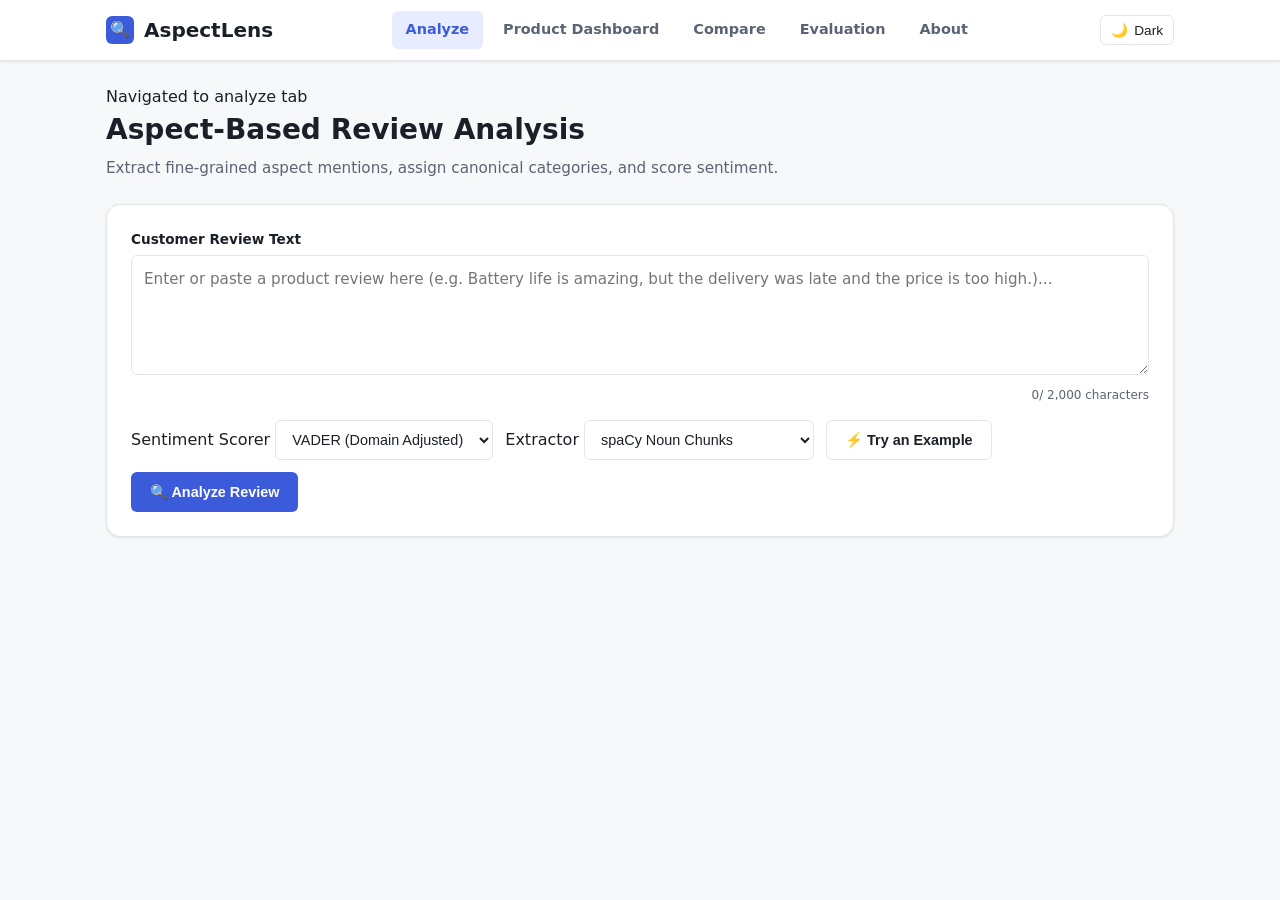
==== index.html @ 2c00a461 "phase-11: deployment" ====
<!DOCTYPE html>
<html lang="en">
<head>
  <meta charset="UTF-8">
  <meta name="viewport" content="width=device-width, initial-scale=1.0">
  <meta name="description" content="AspectLens — Aspect-Based Review Mining System (ABSA)">
  <title>AspectLens — Review Mining & Aspect Intelligence</title>
  <link rel="stylesheet" href="style.css">
  <link rel="icon" href="data:image/svg+xml,<svg xmlns=%22http://www.w3.org/2000/svg%22 viewBox=%220 0 100 100%22><text y=%22.9em%22 font-size=%2290%22>🔍</text></svg>">
</head>
<body>
  <!-- Accessibility Skip Link -->
  <a href="#main-content" class="skip-link">Skip to main content</a>

  <!-- App Header & Navigation -->
  <header class="app-header">
    <div class="header-container">
      <a href="#/analyze" class="brand" aria-label="AspectLens Home">
        <span class="brand-icon">🔍</span>
        <span>AspectLens</span>
      </a>

      <!-- 5 Main Navigation Tabs -->
      <nav class="app-nav" aria-label="Main Navigation">
        <a href="#/analyze" class="nav-link active" id="nav-analyze" aria-controls="page-analyze">Analyze</a>
        <a href="#/dashboard" class="nav-link" id="nav-dashboard" aria-controls="page-dashboard">Product Dashboard</a>
        <a href="#/compare" class="nav-link" id="nav-compare" aria-controls="page-compare">Compare</a>
        <a href="#/evaluation" class="nav-link" id="nav-evaluation" aria-controls="page-evaluation">Evaluation</a>
        <a href="#/about" class="nav-link" id="nav-about" aria-controls="page-about">About</a>
      </nav>

      <!-- Theme Switcher -->
      <button id="theme-toggle" class="theme-toggle-btn" aria-label="Toggle theme">
        <span id="theme-icon">🌓</span>
        <span id="theme-label">Theme</span>
      </button>
    </div>
  </header>

  <!-- Main Content Area -->
  <main id="main-content" class="main-wrapper" tabindex="-1">

    <!-- Global Live Region for Screen Readers -->
    <div id="aria-status" class="sr-only" aria-live="polite" aria-atomic="true"></div>

    <!-- ===================================================================
         Page 1: Analyze Review
         =================================================================== -->
    <section id="page-analyze" class="page-view active" aria-labelledby="heading-analyze">
      <div class="page-header">
        <h1 id="heading-analyze">Aspect-Based Review Analysis</h1>
        <p>Extract fine-grained aspect mentions, assign canonical categories, and score sentiment.</p>
      </div>

      <div class="card">
        <form id="analyze-form" onsubmit="return false;">
          <div class="form-group">
            <label for="review-input">Customer Review Text</label>
            <textarea 
              id="review-input" 
              class="input-textarea" 
              rows="4" 
              placeholder="Enter or paste a product review here (e.g. Battery life is amazing, but the delivery was late and the price is too high.)..."
              maxlength="2000"
              required
            ></textarea>
            <div class="char-counter">
              <span id="char-count">0</span> / 2,000 characters
            </div>
          </div>

          <div class="controls-row">
            <div>
              <label for="scorer-select" class="sr-only">Sentiment Scorer</label>
              <select id="scorer-select" class="input-select" title="Choose Sentiment Scorer">
                <option value="vader" selected>VADER (Domain Adjusted)</option>
                <option value="transformer">Twitter RoBERTa (Neural)</option>
                <option value="finetuned">Fine-Tuned ABSA (Stub)</option>
              </select>
            </div>

            <div>
              <label for="extractor-select" class="sr-only">Extractor</label>
              <select id="extractor-select" class="input-select" title="Choose Extraction Method">
                <option value="spacy_chunks" selected>spaCy Noun Chunks</option>
                <option value="spacy_deps">Syntactic Dependency Rules</option>
                <option value="nltk_regex">NLTK Regexp Parser</option>
              </select>
            </div>

            <button type="button" id="btn-example" class="btn btn-secondary">
              ⚡ Try an Example
            </button>

            <button type="submit" id="btn-analyze" class="btn btn-primary">
              🔍 Analyze Review
            </button>
          </div>
        </form>
      </div>

      <!-- Analysis Results Area -->
      <div id="analyze-results-container" style="display: none;">
        <div class="card">
          <div class="card-title">
            <span>Extracted Aspect Analysis</span>
            <span id="analyze-latency" class="badge-latency">-- ms</span>
          </div>

          <!-- Highlighted Text Display with Offsets -->
          <div id="highlight-view" class="highlight-panel" aria-label="Annotated Review Text"></div>

          <!-- Aspects Data Table -->
          <div class="table-container">
            <table class="data-table" id="analyze-table" aria-label="Extracted Aspects Table">
              <thead>
                <tr>
                  <th>Aspect</th>
                  <th>Canonical Group</th>
                  <th>Sentiment</th>
                  <th>Confidence</th>
                  <th>Justifying Opinion Words</th>
                </tr>
              </thead>
              <tbody id="analyze-tbody"></tbody>
            </table>
          </div>
        </div>
      </div>

      <!-- Loading / Error Region -->
      <div id="analyze-status-box" role="status" aria-live="polite"></div>
    </section>

    <!-- ===================================================================
         Page 2: Product Dashboard
         =================================================================== -->
    <section id="page-dashboard" class="page-view" aria-labelledby="heading-dashboard">
      <div class="page-header">
        <h1 id="heading-dashboard">Product Intelligence Dashboard</h1>
        <p>Synthesized aspect sentiment, trends over time, and representative voice-of-customer snippets.</p>
      </div>

      <div class="card">
        <div class="controls-row" style="margin-top: 0;">
          <div style="flex: 1; min-width: 240px;">
            <label for="dashboard-product-select">Select Product Catalog Item</label>
            <select id="dashboard-product-select" class="input-select" style="width: 100%;">
              <option value="">Loading products...</option>
            </select>
          </div>
          <button type="button" id="btn-refresh-dashboard" class="btn btn-secondary" style="margin-top: 22px;">
            🔄 Refresh
          </button>
        </div>
      </div>

      <!-- Stat Tiles -->
      <div class="stat-grid" id="dashboard-stats">
        <div class="stat-tile">
          <div class="stat-value" id="stat-reviews">-</div>
          <div class="stat-label">Total Reviews</div>
          <div class="stat-sub">Verified corpus</div>
        </div>
        <div class="stat-tile">
          <div class="stat-value" id="stat-aspects">-</div>
          <div class="stat-label">Aspect Mentions</div>
          <div class="stat-sub">Granular topics</div>
        </div>
        <div class="stat-tile">
          <div class="stat-value" id="stat-pos-pct">-</div>
          <div class="stat-label">Positive Aspect Share</div>
          <div class="stat-sub">Avg across categories</div>
        </div>
        <div class="stat-tile">
          <div class="stat-value" id="stat-neg-pct">-</div>
          <div class="stat-label">Negative Aspect Share</div>
          <div class="stat-sub">Actionable pain points</div>
        </div>
      </div>

      <!-- Charts 2-Column Grid -->
      <div class="grid-2col">
        <!-- Chart 1: Aspect Sentiment Shares -->
        <div class="card">
          <div class="card-title">Aspect Sentiment Breakdown</div>
          <p style="font-size: 0.8rem; color: var(--text-muted); margin-top: -10px; margin-bottom: 12px;">
            Positive vs negative distribution with mention counts.
          </p>
          <div class="chart-wrapper">
            <canvas id="aspect-bar-chart" aria-label="Aspect Sentiment Bar Chart" role="img"></canvas>
          </div>
          <!-- Accessible Fallback Table -->
          <details class="chart-fallback">
            <summary>View Data as Table</summary>
            <div class="table-container" style="margin-top: 8px;">
              <table class="data-table" id="fallback-aspect-table">
                <thead>
                  <tr><th>Aspect</th><th>Mentions</th><th>Pos %</th><th>Neg %</th><th>Avg Score</th></tr>
                </thead>
                <tbody></tbody>
              </table>
            </div>
          </details>
        </div>

        <!-- Chart 2: Monthly Trend Line -->
        <div class="card">
          <div class="card-title" style="display: flex; align-items: center; justify-content: space-between;">
            <span>Sentiment Trend Over Time</span>
            <select id="trend-aspect-select" class="input-select" style="font-size: 0.8rem; height: 32px; padding: 4px 8px;">
              <option value="all">All Aspects</option>
            </select>
          </div>
          <p style="font-size: 0.8rem; color: var(--text-muted); margin-top: -10px; margin-bottom: 12px;">
            Monthly trajectory of sentiment scores.
          </p>
          <div class="chart-wrapper">
            <canvas id="monthly-trend-chart" aria-label="Monthly Sentiment Trend Chart" role="img"></canvas>
          </div>
          <!-- Accessible Fallback Table -->
          <details class="chart-fallback">
            <summary>View Data as Table</summary>
            <div class="table-container" style="margin-top: 8px;">
              <table class="data-table" id="fallback-trend-table">
                <thead>
                  <tr><th>Month</th><th>Aspect</th><th>Mentions</th><th>Score</th></tr>
                </thead>
                <tbody></tbody>
              </table>
            </div>
          </details>
        </div>
      </div>

      <!-- Representative Voice of Customer Snippets -->
      <div class="card">
        <div class="card-title">Representative Voice-of-Customer Snippets</div>
        <p style="font-size: 0.85rem; color: var(--text-muted); margin-top: -8px; margin-bottom: 16px;">
          Highest-confidence quotes highlighting key strengths and recurring issues.
        </p>

        <div class="snippets-grid">
          <div>
            <h3 style="font-size: 0.95rem; color: var(--pos); display: flex; align-items: center; gap: 6px; margin: 0 0 12px;">
              <span>▲</span> Top Positive Snippets
            </h3>
            <div id="positive-snippets-list"></div>
          </div>
          <div>
            <h3 style="font-size: 0.95rem; color: var(--neg); display: flex; align-items: center; gap: 6px; margin: 0 0 12px;">
              <span>▼</span> Top Negative Snippets
            </h3>
            <div id="negative-snippets-list"></div>
          </div>
        </div>
      </div>
    </section>

    <!-- ===================================================================
         Page 3: Side-by-Side Product Comparison
         =================================================================== -->
    <section id="page-compare" class="page-view" aria-labelledby="heading-compare">
      <div class="page-header">
        <h1 id="heading-compare">Side-by-Side Product Comparison</h1>
        <p>Compare aspect-level strengths, gaps, and sentiment differences between two products.</p>
      </div>

      <div class="card">
        <div class="controls-row" style="margin-top: 0;">
          <div style="flex: 1; min-width: 200px;">
            <label for="compare-product-a">Product A</label>
            <select id="compare-product-a" class="input-select" style="width: 100%;"></select>
          </div>
          <div style="flex: 1; min-width: 200px;">
            <label for="compare-product-b">Product B</label>
            <select id="compare-product-b" class="input-select" style="width: 100%;"></select>
          </div>
          <button type="button" id="btn-run-compare" class="btn btn-primary" style="margin-top: 22px;">
            ⚖️ Compare Products
          </button>
        </div>
      </div>

      <div id="compare-results-container" style="display: none;">
        <!-- Side-by-Side Chart -->
        <div class="card">
          <div class="card-title">Aspect Sentiment Comparison (Average Score)</div>
          <div class="chart-wrapper">
            <canvas id="compare-bar-chart" aria-label="Product Comparison Bar Chart" role="img"></canvas>
          </div>
        </div>

        <!-- Delta Table -->
        <div class="card">
          <div class="card-title">Comparative Sentiment Breakdown</div>
          <div class="table-container">
            <table class="data-table" id="compare-table">
              <thead>
                <tr>
                  <th>Aspect</th>
                  <th id="th-product-a">Product A</th>
                  <th id="th-product-b">Product B</th>
                  <th>Net Score Difference</th>
                  <th>Leading Product</th>
                </tr>
              </thead>
              <tbody id="compare-tbody"></tbody>
            </table>
          </div>
        </div>
      </div>
    </section>

    <!-- ===================================================================
         Page 4: Offline Evaluation & Benchmarks
         =================================================================== -->
    <section id="page-evaluation" class="page-view" aria-labelledby="heading-evaluation">
      <div class="page-header">
        <h1 id="heading-evaluation">Evaluation & Benchmark Metrics</h1>
        <p>Rigorous, reproducible offline evaluations across SemEval-2014 Task 4 and ablations.</p>
      </div>

      <div id="evaluation-content-box"></div>
    </section>

    <!-- ===================================================================
         Page 5: About & Architecture
         =================================================================== -->
    <section id="page-about" class="page-view" aria-labelledby="heading-about">
      <div class="page-header">
        <h1 id="heading-about">About AspectLens</h1>
        <p>Full-stack aspect-based sentiment analysis system designed for university NLP research and real-world review mining.</p>
      </div>

      <div class="card">
        <div class="card-title">End-to-End NLP Pipeline Architecture</div>
        <p style="font-size: 0.9rem; color: var(--text-muted); margin-bottom: 20px;">
          The system implements a modular six-stage pipeline directly aligning with core Natural Language Processing curriculum units:
        </p>

        <div class="syllabus-card">
          <div class="syllabus-unit">Unit 1 · Text Normalization & Sanitization</div>
          <div class="syllabus-title">1. Preprocessing, PII Stripping & Offset Preservation</div>
          <p class="syllabus-desc">
            Cleans HTML, expands common contractions, and strips personally identifiable information (emails, phone numbers, URLs).
            Crucially maintains exact character offset mappings to the display text so frontend UI highlights can mark spans cleanly without text drift.
          </p>
        </div>

        <div class="syllabus-card">
          <div class="syllabus-unit">Unit 2 · Part-of-Speech Tagging & Chunking</div>
          <div class="syllabus-title">2. Aspect Candidate Extraction</div>
          <p class="syllabus-desc">
            Provides three switchable extractors: (1) NLTK Regexp chunker with grammar <code>NP: {&lt;DT&gt;?&lt;JJ&gt;*&lt;NN.*&gt;+}</code>,
            (2) spaCy noun chunk parser, and (3) Syntactic dependency rules (copular predicates, adjectival modifiers).
            Filters out pronouns and generic nouns (e.g. <em>thing, product, item, bit, stuff</em>).
          </p>
        </div>

        <div class="syllabus-card">
          <div class="syllabus-unit">Unit 3 · Distributional Semantics & Taxonomies</div>
          <div class="syllabus-title">3. Aspect Canonical Grouping</div>
          <p class="syllabus-desc">
            Unifies heterogeneous candidate variants (e.g. <em>cost, value, price point</em>) into 11 locked-in canonical categories
            using a prioritized cascade: (1) Domain Seed Lexicon (wins conflicts), (2) WordNet primary sense hypernyms/synonyms,
            and (3) all-MiniLM-L6-v2 centroid cosine similarity with Agglomerative Clustering.
          </p>
        </div>

        <div class="syllabus-card">
          <div class="syllabus-unit">Unit 4 · Syntactic & Dependency Parsing</div>
          <div class="syllabus-title">4. Clause-Scoped Opinion Association</div>
          <p class="syllabus-desc">
            Associates evaluative words with aspects using syntactic dependency arcs first, with a fallback window of ≤ 5 tokens.
            Splits sentences at contrast conjunctions (<em>but, however, although, though, yet</em>) and guarantees opinions never link across contrast boundaries.
            Explicitly captures negation (<em>not good, never worked</em>) and intensifiers (<em>too high, very fast</em>).
          </p>
        </div>

        <div class="syllabus-card">
          <div class="syllabus-unit">Unit 5 · Sentiment Lexicons & Pretrained Transformers</div>
          <div class="syllabus-title">5. Sentiment Scoring Interface</div>
          <p class="syllabus-desc">
            Behind a unified Scorer Protocol, supports: (1) Domain-adapted VADER with phrase rules, (2) Twitter RoBERTa sequence classification
            applied directly to the aspect's clause, and (3) Fine-tuned ABSA cross-encoder stub.
            Rule 6 enforcement: if no opinion word is found, strictly returns neutral with low confidence (0.30) without guessing.
          </p>
        </div>

        <div class="syllabus-card">
          <div class="syllabus-unit">Unit 6 · Information Extraction & Aggregation</div>
          <div class="syllabus-title">6. Storage, Trends & Side-by-Side Analytics</div>
          <p class="syllabus-desc">
            Persists aspect mentions in SQLite with foreign key integrity. Computes mention volume alongside positive/negative percentages,
            chronological monthly trajectories, top representative snippets, and competitive delta analysis.
          </p>
        </div>
      </div>

      <!-- Ethics & Limitations Card -->
      <div class="card">
        <div class="card-title">System Limitations & Ethical Disclosures</div>
        <ul style="font-size: 0.9rem; color: var(--text-muted); padding-left: 20px; line-height: 1.7;">
          <li><strong>Review Verification:</strong> AspectLens processes and summarizes text provided by users or imported datasets. It does not authenticate whether an online review is genuine, incentivized, or synthetic.</li>
          <li><strong>Domain Sensitivity:</strong> Models evaluated on electronics (laptops/phones) may experience performance shifts when applied to other domains (e.g. restaurants or healthcare).</li>
          <li><strong>Statistical Caution:</strong> Low-frequency aspect categories (e.g. &lt; 5 mentions) must be interpreted with caution. AspectLens always presents raw mention counts alongside percentages to prevent deceptive ratios.</li>
          <li><strong>Privacy First:</strong> No reviewer names, emails, phone numbers, or account IDs are stored in the database.</li>
        </ul>
      </div>
    </section>

  </main>

  <!-- Vendored Local Chart.js & App Script -->
  <script src="chart.umd.min.js"></script>
  <script src="app.js"></script>
</body>
</html>
---- style.css ----
/* =====================================================================
   AspectLens Design System — CSS Custom Properties & Styles
   Follows DESIGN_SYSTEM.md strictly:
   - Clarity over decoration, data is the hero
   - Sentiment is never color-only (paired with icons)
   - Mention counts always beside percentages
   - High-contrast, keyboard-accessible, responsive (640px / 960px)
   ===================================================================== */

:root {
  /* Surfaces & Borders */
  --bg: #F7F8FA;
  --surface: #FFFFFF;
  --surface-alt: #F1F3F6;
  --border: #E2E5EA;
  --border-focus: #3B5BDB;

  /* Typography */
  --text: #1B1F27;
  --text-muted: #5B6472;
  --text-inverse: #FFFFFF;

  /* Brand */
  --primary: #3B5BDB;
  --primary-hover: #2F4AC0;
  --primary-soft: #E7ECFF;

  /* Sentiment */
  --pos: #1F8A4C;
  --pos-soft: #E3F4EA;
  --pos-border: #80C99E;
  
  --neg: #C92A2A;
  --neg-soft: #FBE7E7;
  --neg-border: #F39898;

  --neu: #6B7280;
  --neu-soft: #ECEEF1;
  --neu-border: #C0C5CE;

  /* Feedback & Focus */
  --warn: #B7791F;
  --focus: #3B5BDB;
  --shadow: 0 1px 3px rgba(0, 0, 0, 0.06), 0 1px 2px rgba(0, 0, 0, 0.04);
  --shadow-lg: 0 10px 15px -3px rgba(0, 0, 0, 0.08);

  /* Layout */
  --radius-sm: 6px;
  --radius-md: 10px;
  --radius-lg: 14px;
  --max-width: 1100px;
  --font-sans: system-ui, -apple-system, "Segoe UI", Roboto, sans-serif;
  --font-mono: ui-monospace, Menlo, Consolas, monospace;
}

[data-theme="dark"] {
  --bg: #0F1218;
  --surface: #171B23;
  --surface-alt: #202632;
  --border: #2A303B;
  --border-focus: #7C95FF;

  --text: #EEF1F6;
  --text-muted: #9AA3B2;
  --text-inverse: #0F1218;

  --primary: #7C95FF;
  --primary-hover: #9AAEFF;
  --primary-soft: #1E2542;

  --pos: #4CC38A;
  --pos-soft: #12301F;
  --pos-border: #1E4E33;

  --neg: #FF6B6B;
  --neg-soft: #3A1717;
  --neg-border: #5A2323;

  --neu: #9AA3B2;
  --neu-soft: #232832;
  --neu-border: #353D4C;

  --shadow: 0 1px 3px rgba(0, 0, 0, 0.3);
  --shadow-lg: 0 10px 15px -3px rgba(0, 0, 0, 0.4);
}

@media (prefers-color-scheme: dark) {
  :root:not([data-theme="light"]) {
    --bg: #0F1218;
    --surface: #171B23;
    --surface-alt: #202632;
    --border: #2A303B;
    --border-focus: #7C95FF;

    --text: #EEF1F6;
    --text-muted: #9AA3B2;
    --text-inverse: #0F1218;

    --primary: #7C95FF;
    --primary-hover: #9AAEFF;
    --primary-soft: #1E2542;

    --pos: #4CC38A;
    --pos-soft: #12301F;
    --pos-border: #1E4E33;

    --neg: #FF6B6B;
    --neg-soft: #3A1717;
    --neg-border: #5A2323;

    --neu: #9AA3B2;
    --neu-soft: #232832;
    --neu-border: #353D4C;

    --shadow: 0 1px 3px rgba(0, 0, 0, 0.3);
    --shadow-lg: 0 10px 15px -3px rgba(0, 0, 0, 0.4);
  }
}

/* Reset & Base */
*, *::before, *::after {
  box-sizing: border-box;
}

body {
  margin: 0;
  font-family: var(--font-sans);
  background-color: var(--bg);
  color: var(--text);
  line-height: 1.5;
  -webkit-font-smoothing: antialiased;
}

/* Accessibility: Skip to Content */
.skip-link {
  position: absolute;
  top: -40px;
  left: 10px;
  background: var(--primary);
  color: var(--text-inverse);
  padding: 8px 16px;
  z-index: 9999;
  text-decoration: none;
  border-radius: var(--radius-sm);
  font-weight: 600;
  transition: top 0.2s ease;
}
.skip-link:focus {
  top: 10px;
}

/* Header & Navigation */
.app-header {
  position: sticky;
  top: 0;
  background-color: var(--surface);
  border-bottom: 1px solid var(--border);
  z-index: 100;
  box-shadow: var(--shadow);
}

.header-container {
  max-width: var(--max-width);
  margin: 0 auto;
  padding: 0 16px;
  display: flex;
  align-items: center;
  justify-content: space-between;
  height: 60px;
}

.brand {
  display: flex;
  align-items: center;
  gap: 10px;
  text-decoration: none;
  color: var(--text);
  font-weight: 700;
  font-size: 1.25rem;
}

.brand-icon {
  width: 28px;
  height: 28px;
  border-radius: 6px;
  background: var(--primary);
  color: #fff;
  display: flex;
  align-items: center;
  justify-content: center;
  font-size: 1rem;
}

.app-nav {
  display: flex;
  gap: 6px;
  overflow-x: auto;
  padding: 4px 0;
}

.nav-link {
  padding: 8px 14px;
  color: var(--text-muted);
  text-decoration: none;
  font-size: 0.9rem;
  font-weight: 600;
  border-radius: var(--radius-sm);
  transition: all 0.15s ease;
  white-space: nowrap;
}

.nav-link:hover {
  color: var(--text);
  background-color: var(--surface-alt);
}

.nav-link.active {
  color: var(--primary);
  background-color: var(--primary-soft);
}

.theme-toggle-btn {
  background: transparent;
  border: 1px solid var(--border);
  color: var(--text);
  padding: 6px 10px;
  border-radius: var(--radius-sm);
  cursor: pointer;
  display: flex;
  align-items: center;
  gap: 6px;
  font-size: 0.85rem;
  transition: all 0.15s ease;
}
.theme-toggle-btn:hover {
  background: var(--surface-alt);
}

/* Main Container */
.main-wrapper {
  max-width: var(--max-width);
  margin: 24px auto 48px;
  padding: 0 16px;
}

/* Page Views */
.page-view {
  display: none;
}
.page-view.active {
  display: block;
}

/* Page Titles */
.page-header {
  margin-bottom: 24px;
}
.page-header h1 {
  font-size: 1.75rem;
  margin: 0 0 6px;
  font-weight: 700;
  color: var(--text);
}
.page-header p {
  margin: 0;
  color: var(--text-muted);
  font-size: 0.95rem;
}

/* Cards & Surfaces */
.card {
  background-color: var(--surface);
  border: 1px solid var(--border);
  border-radius: var(--radius-lg);
  padding: 24px;
  box-shadow: var(--shadow);
  margin-bottom: 24px;
}

.card-title {
  font-size: 1.15rem;
  font-weight: 600;
  margin: 0 0 16px;
  color: var(--text);
  display: flex;
  align-items: center;
  justify-content: space-between;
}

/* Forms & Inputs */
.form-group {
  margin-bottom: 16px;
}
.form-group label {
  display: block;
  font-size: 0.85rem;
  font-weight: 600;
  color: var(--text);
  margin-bottom: 6px;
}

.input-textarea {
  width: 100%;
  min-height: 120px;
  padding: 12px;
  font-family: inherit;
  font-size: 0.95rem;
  background-color: var(--surface);
  color: var(--text);
  border: 1px solid var(--border);
  border-radius: var(--radius-sm);
  resize: vertical;
  line-height: 1.5;
  transition: border-color 0.15s ease;
}
.input-textarea:focus, .input-select:focus {
  outline: none;
  border-color: var(--border-focus);
  box-shadow: 0 0 0 2px var(--primary-soft);
}

.char-counter {
  display: flex;
  justify-content: flex-end;
  font-size: 0.75rem;
  color: var(--text-muted);
  margin-top: 4px;
}

.controls-row {
  display: flex;
  flex-wrap: wrap;
  align-items: center;
  gap: 12px;
  margin-top: 16px;
}

.input-select {
  padding: 9px 12px;
  font-size: 0.9rem;
  background-color: var(--surface);
  color: var(--text);
  border: 1px solid var(--border);
  border-radius: var(--radius-sm);
  cursor: pointer;
  min-height: 40px;
}

/* Buttons */
.btn {
  display: inline-flex;
  align-items: center;
  justify-content: center;
  gap: 6px;
  padding: 9px 18px;
  font-size: 0.9rem;
  font-weight: 600;
  border-radius: var(--radius-sm);
  cursor: pointer;
  transition: all 0.15s ease;
  min-height: 40px;
  border: 1px solid transparent;
  text-decoration: none;
}

.btn-primary {
  background-color: var(--primary);
  color: #fff;
}
.btn-primary:hover:not(:disabled) {
  background-color: var(--primary-hover);
}

.btn-secondary {
  background-color: transparent;
  border-color: var(--border);
  color: var(--text);
}
.btn-secondary:hover:not(:disabled) {
  background-color: var(--surface-alt);
}

.btn:disabled {
  opacity: 0.6;
  cursor: not-allowed;
}

/* Highlighted Review View */
.highlight-panel {
  padding: 16px;
  background-color: var(--surface-alt);
  border: 1px solid var(--border);
  border-radius: var(--radius-md);
  font-size: 1.05rem;
  line-height: 1.8;
  margin-bottom: 20px;
  word-break: break-word;
}

mark.aspect-mark {
  padding: 2px 6px;
  border-radius: 4px;
  font-weight: 600;
  text-decoration: none;
  cursor: default;
  display: inline-flex;
  align-items: center;
  gap: 4px;
  margin: 0 1px;
}

mark.aspect-mark.positive {
  background-color: var(--pos-soft);
  color: var(--pos);
  border-bottom: 2px solid var(--pos);
}

mark.aspect-mark.negative {
  background-color: var(--neg-soft);
  color: var(--neg);
  border-bottom: 2px solid var(--neg);
}

mark.aspect-mark.neutral {
  background-color: var(--neu-soft);
  color: var(--neu);
  border-bottom: 2px solid var(--neu);
}

.aspect-mark .mark-badge {
  font-size: 0.75rem;
  opacity: 0.85;
}

/* Sentiment Chips */
.sentiment-chip {
  display: inline-flex;
  align-items: center;
  gap: 4px;
  padding: 3px 8px;
  border-radius: 12px;
  font-size: 0.75rem;
  font-weight: 700;
  text-transform: uppercase;
  letter-spacing: 0.03em;
}

.sentiment-chip.positive {
  background-color: var(--pos-soft);
  color: var(--pos);
  border: 1px solid var(--pos-border);
}

.sentiment-chip.negative {
  background-color: var(--neg-soft);
  color: var(--neg);
  border: 1px solid var(--neg-border);
}

.sentiment-chip.neutral {
  background-color: var(--neu-soft);
  color: var(--neu);
  border: 1px solid var(--neu-border);
}

/* Data Tables */
.table-container {
  overflow-x: auto;
  border: 1px solid var(--border);
  border-radius: var(--radius-md);
  background-color: var(--surface);
}

table.data-table {
  width: 100%;
  border-collapse: collapse;
  font-size: 0.9rem;
  text-align: left;
}

table.data-table th, table.data-table td {
  padding: 12px 16px;
  border-bottom: 1px solid var(--border);
}

table.data-table th {
  background-color: var(--surface-alt);
  color: var(--text-muted);
  font-weight: 600;
  font-size: 0.8rem;
  text-transform: uppercase;
  letter-spacing: 0.04em;
}

table.data-table tr:last-child td {
  border-bottom: none;
}

/* Confidence Meter */
.confidence-meter {
  display: flex;
  align-items: center;
  gap: 8px;
  min-width: 120px;
}
.meter-bar {
  flex: 1;
  height: 6px;
  background-color: var(--surface-alt);
  border-radius: 3px;
  overflow: hidden;
}
.meter-fill {
  height: 100%;
  border-radius: 3px;
  background-color: var(--primary);
}
.meter-text {
  font-size: 0.8rem;
  font-family: var(--font-mono);
  color: var(--text-muted);
  min-width: 42px;
}

/* Stat Tiles */
.stat-grid {
  display: grid;
  grid-template-columns: repeat(auto-fit, minmax(200px, 1fr));
  gap: 16px;
  margin-bottom: 24px;
}

.stat-tile {
  background-color: var(--surface);
  border: 1px solid var(--border);
  border-radius: var(--radius-md);
  padding: 16px;
  box-shadow: var(--shadow);
}
.stat-value {
  font-size: 1.75rem;
  font-weight: 700;
  color: var(--text);
  margin-bottom: 4px;
}
.stat-label {
  font-size: 0.85rem;
  color: var(--text-muted);
  font-weight: 600;
}
.stat-sub {
  font-size: 0.75rem;
  color: var(--text-muted);
  margin-top: 4px;
}

/* Grid Layout for Charts */
.grid-2col {
  display: grid;
  grid-template-columns: 1fr;
  gap: 24px;
  margin-bottom: 24px;
}
@media (min-width: 960px) {
  .grid-2col {
    grid-template-columns: 1fr 1fr;
  }
}

.chart-wrapper {
  position: relative;
  height: 320px;
  width: 100%;
}

/* Snippets Cards */
.snippets-grid {
  display: grid;
  grid-template-columns: 1fr;
  gap: 16px;
}
@media (min-width: 640px) {
  .snippets-grid {
    grid-template-columns: 1fr 1fr;
  }
}

.snippet-card {
  background-color: var(--surface);
  border: 1px solid var(--border);
  border-radius: var(--radius-md);
  padding: 14px;
  display: flex;
  flex-direction: column;
  justify-content: space-between;
}
.snippet-quote {
  font-style: italic;
  font-size: 0.9rem;
  margin-bottom: 12px;
  color: var(--text);
}
.snippet-meta {
  display: flex;
  align-items: center;
  justify-content: space-between;
  font-size: 0.75rem;
  color: var(--text-muted);
}

/* Opinion Word Badge */
.word-badge {
  display: inline-block;
  background-color: var(--surface-alt);
  border: 1px solid var(--border);
  color: var(--text);
  padding: 2px 6px;
  border-radius: 4px;
  font-size: 0.75rem;
  margin: 1px;
}

/* Alerts & Toasts */
.alert {
  padding: 12px 16px;
  border-radius: var(--radius-sm);
  font-size: 0.9rem;
  margin-bottom: 16px;
  display: flex;
  align-items: center;
  gap: 8px;
}
.alert-error {
  background-color: var(--neg-soft);
  color: var(--neg);
  border: 1px solid var(--neg-border);
}
.alert-info {
  background-color: var(--primary-soft);
  color: var(--primary);
  border: 1px solid var(--primary);
}

/* Loading & Skeletons */
.skeleton-shimmer {
  background: linear-gradient(90deg, var(--surface-alt) 25%, var(--border) 50%, var(--surface-alt) 75%);
  background-size: 200% 100%;
  animation: shimmer 1.5s infinite;
  border-radius: var(--radius-sm);
}

@keyframes shimmer {
  0% { background-position: 200% 0; }
  100% { background-position: -200% 0; }
}

@media (prefers-reduced-motion: reduce) {
  .skeleton-shimmer {
    animation: none;
  }
}

.loading-box {
  padding: 32px;
  text-align: center;
  color: var(--text-muted);
  font-size: 0.95rem;
}

/* Empty States */
.empty-state {
  text-align: center;
  padding: 40px 20px;
  color: var(--text-muted);
}
.empty-icon {
  font-size: 2.5rem;
  margin-bottom: 8px;
}

/* Badge & Latency */
.badge-latency {
  font-size: 0.75rem;
  font-family: var(--font-mono);
  background-color: var(--surface-alt);
  color: var(--text-muted);
  padding: 4px 8px;
  border-radius: 4px;
  border: 1px solid var(--border);
}

/* Accessible details fallback */
details.chart-fallback {
  margin-top: 12px;
  font-size: 0.85rem;
  color: var(--text-muted);
}
details.chart-fallback summary {
  cursor: pointer;
  padding: 4px 0;
  font-weight: 600;
}

/* Syllabus Cards (About Page) */
.syllabus-card {
  border-left: 4px solid var(--primary);
  background-color: var(--surface);
  border: 1px solid var(--border);
  border-left-width: 4px;
  border-radius: var(--radius-sm);
  padding: 16px;
  margin-bottom: 14px;
}
.syllabus-unit {
  font-size: 0.75rem;
  text-transform: uppercase;
  font-weight: 700;
  letter-spacing: 0.05em;
  color: var(--primary);
  margin-bottom: 4px;
}
.syllabus-title {
  font-size: 1rem;
  font-weight: 600;
  margin: 0 0 6px;
  color: var(--text);
}
.syllabus-desc {
  margin: 0;
  font-size: 0.85rem;
  color: var(--text-muted);
}
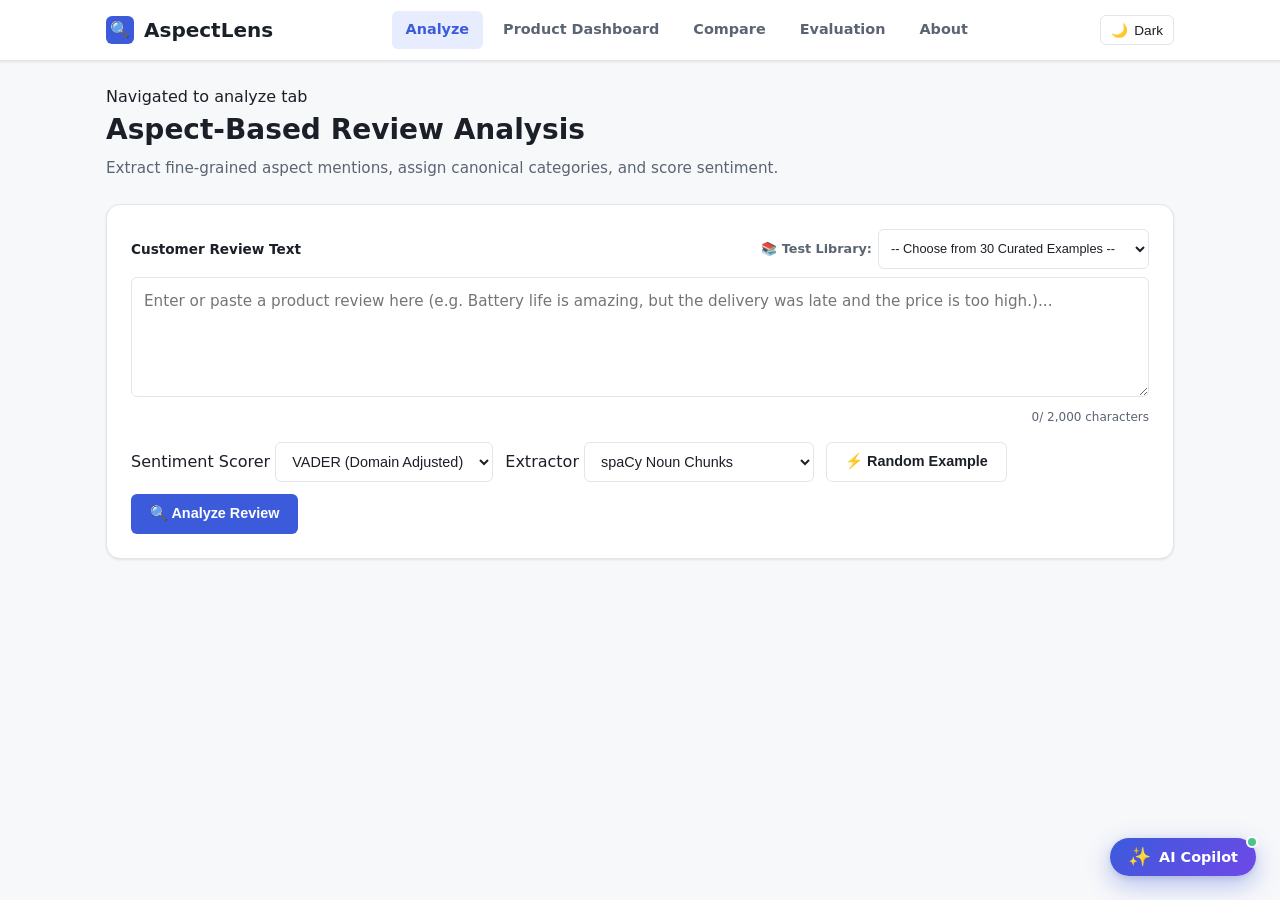
==== commit 8cc044d4: "feat: dynamic top-8 aspect compare, 30-example ABSA test library, and global multi-model AI copilot" ====
--- a/index.html
+++ b/index.html
@@ -55,7 +55,15 @@
       <div class="card">
         <form id="analyze-form" onsubmit="return false;">
           <div class="form-group">
-            <label for="review-input">Customer Review Text</label>
+            <div style="display: flex; justify-content: space-between; align-items: center; flex-wrap: wrap; gap: 8px; margin-bottom: 8px;">
+              <label for="review-input" style="margin-bottom: 0;">Customer Review Text</label>
+              <div style="display: flex; align-items: center; gap: 6px;">
+                <label for="example-select" style="font-size: 0.8rem; color: var(--text-muted); margin-bottom: 0;">📚 Test Library:</label>
+                <select id="example-select" class="input-select" style="font-size: 0.8rem; height: 32px; padding: 2px 8px; max-width: 290px;">
+                  <option value="">-- Choose from 30 Curated Examples --</option>
+                </select>
+              </div>
+            </div>
             <textarea 
               id="review-input" 
               class="input-textarea" 
@@ -67,6 +75,8 @@
             <div class="char-counter">
               <span id="char-count">0</span> / 2,000 characters
             </div>
+            <!-- Recommended Model Pairing Notice -->
+            <div id="example-recommendation-badge" style="display: none; margin-top: 8px; font-size: 0.8rem; background: var(--surface-alt); border-left: 3px solid var(--primary); padding: 8px 12px; border-radius: var(--radius-sm); color: var(--text);"></div>
           </div>
 
           <div class="controls-row">
@@ -89,7 +99,7 @@
             </div>
 
             <button type="button" id="btn-example" class="btn btn-secondary">
-              ⚡ Try an Example
+              ⚡ Random Example
             </button>
 
             <button type="submit" id="btn-analyze" class="btn btn-primary">
@@ -293,7 +303,21 @@
 
         <!-- Delta Table -->
         <div class="card">
-          <div class="card-title">Comparative Sentiment Breakdown</div>
+          <div class="card-title" style="display: flex; justify-content: space-between; align-items: center; flex-wrap: wrap; gap: 8px;">
+            <span>Comparative Sentiment Breakdown</span>
+            <div style="display: flex; gap: 8px; align-items: center;">
+              <span id="compare-aspects-count-badge" class="word-badge" style="font-size: 0.75rem;">Top 8 Key Aspects</span>
+              <button type="button" id="compare-toggle-all-btn" class="btn btn-secondary" style="font-size: 0.8rem; height: 32px; padding: 4px 10px;">
+                Show All Aspects
+              </button>
+              <button type="button" id="compare-ai-assist-btn" class="btn btn-primary" style="font-size: 0.8rem; height: 32px; padding: 4px 10px;">
+                ✨ Ask AI to Compare
+              </button>
+            </div>
+          </div>
+          <p id="compare-note-text" style="font-size: 0.8rem; color: var(--text-muted); margin-top: -6px; margin-bottom: 12px;">
+            Derived dynamically from customer review mention volume for the selected products.
+          </p>
           <div class="table-container">
             <table class="data-table" id="compare-table">
               <thead>
@@ -412,6 +436,113 @@
 
   </main>
 
+  <!-- ===================================================================
+       Global Floating AI Assistant Widget
+       =================================================================== -->
+  <!-- Floating Launcher Button -->
+  <button type="button" id="ai-chat-launcher" class="ai-launcher-btn" aria-label="Open AI Assistant" title="Open AspectLens AI Copilot">
+    <span class="ai-launcher-icon">✨</span>
+    <span class="ai-launcher-label">AI Copilot</span>
+    <span class="ai-launcher-pulse"></span>
+  </button>
+
+  <!-- Floating Chat Drawer -->
+  <aside id="ai-chat-drawer" class="ai-drawer" aria-label="AspectLens AI Copilot" aria-hidden="true" style="display: none;">
+    <div class="ai-drawer-header">
+      <div class="ai-header-info">
+        <div class="ai-header-title">
+          <span class="ai-header-dot"></span>
+          <strong>AspectLens AI Copilot</strong>
+        </div>
+        <div class="ai-header-sub" id="ai-context-indicator">Context: Analyze Tab</div>
+      </div>
+      
+      <div class="ai-header-actions">
+        <!-- Engine Switcher -->
+        <select id="ai-model-select" class="ai-model-select" title="Switch AI Engine">
+          <option value="local">⚡ Local Engine (Free/Offline)</option>
+          <option value="gemini">🌟 Google Gemini (1.5 Flash)</option>
+          <option value="groq">🚀 Groq (Llama 3.3 70B)</option>
+        </select>
+
+        <!-- Settings Button -->
+        <button type="button" id="ai-settings-toggle" class="ai-btn-icon" title="API Keys & Settings" aria-label="API Settings">
+          ⚙️
+        </button>
+
+        <!-- Close Drawer Button -->
+        <button type="button" id="ai-chat-close" class="ai-btn-icon" title="Minimize Chat" aria-label="Minimize Chat">
+          ✕
+        </button>
+      </div>
+    </div>
+
+    <!-- Collapsible Settings Panel -->
+    <div id="ai-settings-panel" class="ai-settings-panel" style="display: none;">
+      <div class="ai-settings-header">
+        <h4 style="margin: 0 0 4px; font-size: 0.95rem;">⚙️ AI Engine Keys & Preferences</h4>
+        <p style="margin: 0; font-size: 0.8rem; color: var(--text-muted);">
+          Keys are stored strictly in your browser (<code>localStorage</code>) and are never sent to external servers or committed to any repository.
+        </p>
+      </div>
+
+      <div class="ai-settings-group">
+        <label for="key-gemini" style="display: flex; justify-content: space-between; align-items: center; font-size: 0.8rem; font-weight: 600; margin-bottom: 4px;">
+          <span>Google Gemini API Key</span>
+          <span id="gemini-status-badge" class="ai-key-badge not-set">Not configured</span>
+        </label>
+        <input type="password" id="key-gemini" class="input-text" style="font-size: 0.85rem; padding: 6px 10px; width: 100%; box-sizing: border-box;" placeholder="AIzaSy..." autocomplete="off">
+        <div class="ai-key-help">
+          <a href="https://aistudio.google.com/app/apikey" target="_blank" rel="noopener noreferrer">Get free Gemini API key from Google AI Studio ↗</a>
+        </div>
+      </div>
+
+      <div class="ai-settings-group">
+        <label for="key-groq" style="display: flex; justify-content: space-between; align-items: center; font-size: 0.8rem; font-weight: 600; margin-bottom: 4px;">
+          <span>Groq API Key</span>
+          <span id="groq-status-badge" class="ai-key-badge not-set">Not configured</span>
+        </label>
+        <input type="password" id="key-groq" class="input-text" style="font-size: 0.85rem; padding: 6px 10px; width: 100%; box-sizing: border-box;" placeholder="gsk_..." autocomplete="off">
+        <div class="ai-key-help">
+          <a href="https://console.groq.com/keys" target="_blank" rel="noopener noreferrer">Get free Groq API key from Groq Console ↗</a>
+        </div>
+      </div>
+
+      <div class="ai-settings-checkbox">
+        <label style="display: flex; align-items: flex-start; gap: 8px; font-size: 0.8rem; color: var(--text-muted); cursor: pointer;">
+          <input type="checkbox" id="ai-auto-failover" checked style="margin-top: 2px;">
+          <span>Automatic Failover: If quota (429) or error occurs, fall back automatically to available key or Local Engine</span>
+        </label>
+      </div>
+
+      <div class="ai-settings-actions">
+        <button type="button" id="btn-save-keys" class="btn btn-primary" style="font-size: 0.8rem; height: 32px; padding: 4px 12px;">💾 Save Keys</button>
+        <button type="button" id="btn-clear-keys" class="btn btn-secondary" style="font-size: 0.8rem; height: 32px; padding: 4px 12px;">🗑️ Clear Keys</button>
+        <button type="button" id="btn-close-settings" class="btn btn-secondary" style="font-size: 0.8rem; height: 32px; padding: 4px 12px; margin-left: auto;">Close</button>
+      </div>
+    </div>
+
+    <!-- Chat Messages Thread -->
+    <div id="ai-chat-messages" class="ai-messages-container" role="log" aria-live="polite"></div>
+
+    <!-- Suggested Prompt Pills -->
+    <div id="ai-prompt-pills" class="ai-pills-container"></div>
+
+    <!-- Input Footer -->
+    <div class="ai-drawer-footer">
+      <div class="ai-input-row">
+        <textarea id="ai-chat-input" class="ai-textarea" rows="1" placeholder="Ask anything about aspects, products, or reviews..."></textarea>
+        <button type="button" id="ai-chat-send" class="ai-send-btn" title="Send Question" aria-label="Send">
+          ➤
+        </button>
+      </div>
+      <div class="ai-footer-status">
+        <span id="ai-active-model-name">Engine: ⚡ Local Rule Synthesizer</span>
+        <span class="ai-footer-hint">Shift+Enter for newline</span>
+      </div>
+    </div>
+  </aside>
+
   <!-- Vendored Local Chart.js & App Script -->
   <script src="chart.umd.min.js"></script>
   <script src="app.js"></script>
--- a/style.css
+++ b/style.css
@@ -730,3 +730,437 @@
   font-size: 0.85rem;
   color: var(--text-muted);
 }
+
+/* =====================================================================
+   Example Library & Recommendation Pill
+   ===================================================================== */
+#example-select {
+  background-color: var(--surface);
+  border: 1px solid var(--border);
+  border-radius: var(--radius-sm);
+  color: var(--text);
+  cursor: pointer;
+  transition: border-color 0.15s ease;
+}
+#example-select:focus {
+  border-color: var(--border-focus);
+  outline: none;
+}
+#example-recommendation-badge {
+  line-height: 1.5;
+  box-shadow: 0 1px 3px rgba(0, 0, 0, 0.04);
+}
+
+/* =====================================================================
+   Compare Tab Enhancements
+   ===================================================================== */
+#compare-aspects-count-badge {
+  background-color: var(--primary-soft);
+  color: var(--primary);
+  font-weight: 600;
+}
+#compare-ai-assist-btn {
+  background: linear-gradient(135deg, var(--primary) 0%, #7048E8 100%);
+  border: none;
+  color: #FFFFFF;
+  box-shadow: 0 2px 6px rgba(59, 91, 219, 0.25);
+  display: inline-flex;
+  align-items: center;
+  gap: 6px;
+}
+#compare-ai-assist-btn:hover {
+  filter: brightness(1.08);
+}
+
+/* =====================================================================
+   Floating AI Assistant Widget
+   ===================================================================== */
+.ai-launcher-btn {
+  position: fixed;
+  bottom: 24px;
+  right: 24px;
+  z-index: 999;
+  display: flex;
+  align-items: center;
+  gap: 8px;
+  padding: 10px 18px;
+  background: linear-gradient(135deg, #3B5BDB 0%, #7048E8 100%);
+  color: #FFFFFF;
+  border: none;
+  border-radius: 9999px;
+  font-family: inherit;
+  font-size: 0.9rem;
+  font-weight: 600;
+  cursor: pointer;
+  box-shadow: 0 8px 24px rgba(59, 91, 219, 0.38), 0 2px 6px rgba(0, 0, 0, 0.1);
+  transition: transform 0.2s cubic-bezier(0.16, 1, 0.3, 1), box-shadow 0.2s ease;
+}
+.ai-launcher-btn:hover {
+  transform: translateY(-2px) scale(1.03);
+  box-shadow: 0 12px 30px rgba(59, 91, 219, 0.48), 0 4px 10px rgba(0, 0, 0, 0.15);
+}
+.ai-launcher-btn:active {
+  transform: translateY(0) scale(0.98);
+}
+.ai-launcher-icon {
+  font-size: 1.15rem;
+  line-height: 1;
+}
+.ai-launcher-pulse {
+  position: absolute;
+  top: -2px;
+  right: -2px;
+  width: 12px;
+  height: 12px;
+  background-color: #4CC38A;
+  border: 2px solid var(--surface);
+  border-radius: 50%;
+  animation: pulse-ring 2s cubic-bezier(0.4, 0, 0.6, 1) infinite;
+}
+@keyframes pulse-ring {
+  0%, 100% { transform: scale(1); opacity: 1; }
+  50% { transform: scale(1.35); opacity: 0.7; }
+}
+
+/* Floating AI Chat Drawer */
+.ai-drawer {
+  position: fixed;
+  bottom: 84px;
+  right: 24px;
+  width: 440px;
+  max-width: calc(100vw - 32px);
+  height: 580px;
+  max-height: calc(100vh - 110px);
+  z-index: 1000;
+  display: flex;
+  flex-direction: column;
+  background-color: var(--surface);
+  border: 1px solid var(--border);
+  border-radius: var(--radius-lg);
+  box-shadow: 0 20px 48px rgba(0, 0, 0, 0.16), 0 4px 12px rgba(0, 0, 0, 0.08);
+  overflow: hidden;
+  animation: drawer-slide-up 0.25s cubic-bezier(0.16, 1, 0.3, 1);
+}
+@keyframes drawer-slide-up {
+  from { opacity: 0; transform: translateY(16px) scale(0.97); }
+  to { opacity: 1; transform: translateY(0) scale(1); }
+}
+
+/* Header */
+.ai-drawer-header {
+  display: flex;
+  justify-content: space-between;
+  align-items: center;
+  padding: 12px 14px;
+  background-color: var(--surface-alt);
+  border-bottom: 1px solid var(--border);
+  gap: 8px;
+}
+.ai-header-info {
+  display: flex;
+  flex-direction: column;
+  min-width: 0;
+}
+.ai-header-title {
+  display: flex;
+  align-items: center;
+  gap: 6px;
+  font-size: 0.9rem;
+  color: var(--text);
+  white-space: nowrap;
+}
+.ai-header-dot {
+  width: 8px;
+  height: 8px;
+  background-color: #1F8A4C;
+  border-radius: 50%;
+  box-shadow: 0 0 6px rgba(31, 138, 76, 0.6);
+}
+.ai-header-sub {
+  font-size: 0.7rem;
+  color: var(--text-muted);
+  white-space: nowrap;
+  overflow: hidden;
+  text-overflow: ellipsis;
+}
+.ai-header-actions {
+  display: flex;
+  align-items: center;
+  gap: 6px;
+  flex-shrink: 0;
+}
+.ai-model-select {
+  font-size: 0.75rem;
+  height: 28px;
+  padding: 2px 6px;
+  border-radius: var(--radius-sm);
+  background-color: var(--surface);
+  color: var(--text);
+  border: 1px solid var(--border);
+  cursor: pointer;
+  max-width: 155px;
+}
+.ai-btn-icon {
+  background: transparent;
+  border: 1px solid transparent;
+  color: var(--text-muted);
+  border-radius: var(--radius-sm);
+  width: 28px;
+  height: 28px;
+  display: flex;
+  align-items: center;
+  justify-content: center;
+  font-size: 0.9rem;
+  cursor: pointer;
+  transition: background 0.15s ease, color 0.15s ease;
+}
+.ai-btn-icon:hover {
+  background-color: var(--surface);
+  color: var(--text);
+  border-color: var(--border);
+}
+
+/* Settings Panel */
+.ai-settings-panel {
+  padding: 14px;
+  background-color: var(--surface);
+  border-bottom: 2px solid var(--border);
+  display: flex;
+  flex-direction: column;
+  gap: 12px;
+  max-height: 380px;
+  overflow-y: auto;
+}
+.ai-settings-header h4 {
+  color: var(--text);
+}
+.ai-key-badge {
+  font-size: 0.7rem;
+  padding: 2px 6px;
+  border-radius: 4px;
+  font-weight: normal;
+}
+.ai-key-badge.configured {
+  background-color: var(--pos-soft);
+  color: var(--pos);
+  border: 1px solid var(--pos-border);
+}
+.ai-key-badge.not-set {
+  background-color: var(--surface-alt);
+  color: var(--text-muted);
+  border: 1px solid var(--border);
+}
+.ai-key-help {
+  margin-top: 4px;
+}
+.ai-key-help a {
+  font-size: 0.72rem;
+  color: var(--primary);
+  text-decoration: none;
+}
+.ai-key-help a:hover {
+  text-decoration: underline;
+}
+.ai-settings-actions {
+  display: flex;
+  gap: 8px;
+  align-items: center;
+  padding-top: 4px;
+}
+
+/* Messages Container */
+.ai-messages-container {
+  flex: 1;
+  padding: 14px;
+  overflow-y: auto;
+  display: flex;
+  flex-direction: column;
+  gap: 12px;
+  background-color: var(--bg);
+}
+.ai-msg {
+  display: flex;
+  flex-direction: column;
+  max-width: 88%;
+  animation: msg-appear 0.2s ease-out;
+}
+@keyframes msg-appear {
+  from { opacity: 0; transform: translateY(6px); }
+  to { opacity: 1; transform: translateY(0); }
+}
+.ai-msg.user {
+  align-self: flex-end;
+}
+.ai-msg.assistant {
+  align-self: flex-start;
+}
+.ai-bubble {
+  padding: 10px 14px;
+  font-size: 0.85rem;
+  line-height: 1.5;
+  word-break: break-word;
+}
+.ai-msg.user .ai-bubble {
+  background: var(--primary);
+  color: #FFFFFF;
+  border-radius: 14px 14px 2px 14px;
+  box-shadow: 0 1px 3px rgba(59, 91, 219, 0.2);
+}
+.ai-msg.assistant .ai-bubble {
+  background: var(--surface);
+  color: var(--text);
+  border: 1px solid var(--border);
+  border-radius: 14px 14px 14px 2px;
+  box-shadow: var(--shadow);
+}
+.ai-bubble p {
+  margin: 0 0 8px;
+}
+.ai-bubble p:last-child {
+  margin-bottom: 0;
+}
+.ai-bubble ul, .ai-bubble ol {
+  margin: 4px 0 8px 18px;
+  padding: 0;
+}
+.ai-bubble li {
+  margin-bottom: 4px;
+}
+.ai-bubble strong {
+  font-weight: 600;
+}
+.ai-bubble code {
+  font-family: var(--font-mono);
+  font-size: 0.8em;
+  background-color: var(--surface-alt);
+  padding: 2px 5px;
+  border-radius: 4px;
+  border: 1px solid var(--border);
+}
+.ai-msg-meta {
+  font-size: 0.68rem;
+  color: var(--text-muted);
+  margin-top: 3px;
+  padding: 0 4px;
+}
+.ai-msg.user .ai-msg-meta {
+  text-align: right;
+}
+
+/* Prompt Pills */
+.ai-pills-container {
+  display: flex;
+  gap: 6px;
+  padding: 8px 12px;
+  overflow-x: auto;
+  background-color: var(--surface-alt);
+  border-top: 1px solid var(--border);
+  white-space: nowrap;
+  scrollbar-width: thin;
+}
+.ai-pill-btn {
+  font-size: 0.72rem;
+  background-color: var(--surface);
+  color: var(--text);
+  border: 1px solid var(--border);
+  padding: 4px 10px;
+  border-radius: 9999px;
+  cursor: pointer;
+  white-space: nowrap;
+  transition: all 0.15s ease;
+  font-family: inherit;
+}
+.ai-pill-btn:hover {
+  background-color: var(--primary-soft);
+  color: var(--primary);
+  border-color: var(--primary);
+}
+
+/* Drawer Footer */
+.ai-drawer-footer {
+  padding: 10px 12px;
+  background-color: var(--surface);
+  border-top: 1px solid var(--border);
+  display: flex;
+  flex-direction: column;
+  gap: 6px;
+}
+.ai-input-row {
+  display: flex;
+  gap: 8px;
+  align-items: flex-end;
+}
+.ai-textarea {
+  flex: 1;
+  resize: none;
+  min-height: 38px;
+  max-height: 100px;
+  border: 1px solid var(--border);
+  border-radius: var(--radius-sm);
+  padding: 8px 10px;
+  font-family: inherit;
+  font-size: 0.85rem;
+  background-color: var(--surface);
+  color: var(--text);
+  line-height: 1.4;
+  box-sizing: border-box;
+}
+.ai-textarea:focus {
+  outline: none;
+  border-color: var(--border-focus);
+}
+.ai-send-btn {
+  background-color: var(--primary);
+  color: #FFFFFF;
+  border: none;
+  border-radius: var(--radius-sm);
+  width: 38px;
+  height: 38px;
+  display: flex;
+  align-items: center;
+  justify-content: center;
+  font-size: 1rem;
+  cursor: pointer;
+  transition: background-color 0.15s ease, transform 0.1s ease;
+  flex-shrink: 0;
+}
+.ai-send-btn:hover {
+  background-color: var(--primary-hover);
+}
+.ai-send-btn:active {
+  transform: scale(0.95);
+}
+.ai-send-btn:disabled {
+  opacity: 0.5;
+  cursor: not-allowed;
+}
+.ai-footer-status {
+  display: flex;
+  justify-content: space-between;
+  align-items: center;
+  font-size: 0.68rem;
+  color: var(--text-muted);
+  padding: 0 2px;
+}
+
+/* Mobile drawer adaptation */
+@media (max-width: 640px) {
+  .ai-launcher-btn {
+    bottom: 16px;
+    right: 16px;
+    padding: 8px 14px;
+    font-size: 0.85rem;
+  }
+  .ai-drawer {
+    bottom: 0;
+    right: 0;
+    left: 0;
+    width: 100%;
+    max-width: 100%;
+    height: 85vh;
+    max-height: 85vh;
+    border-radius: 16px 16px 0 0;
+    border-bottom: none;
+  }
+}
+
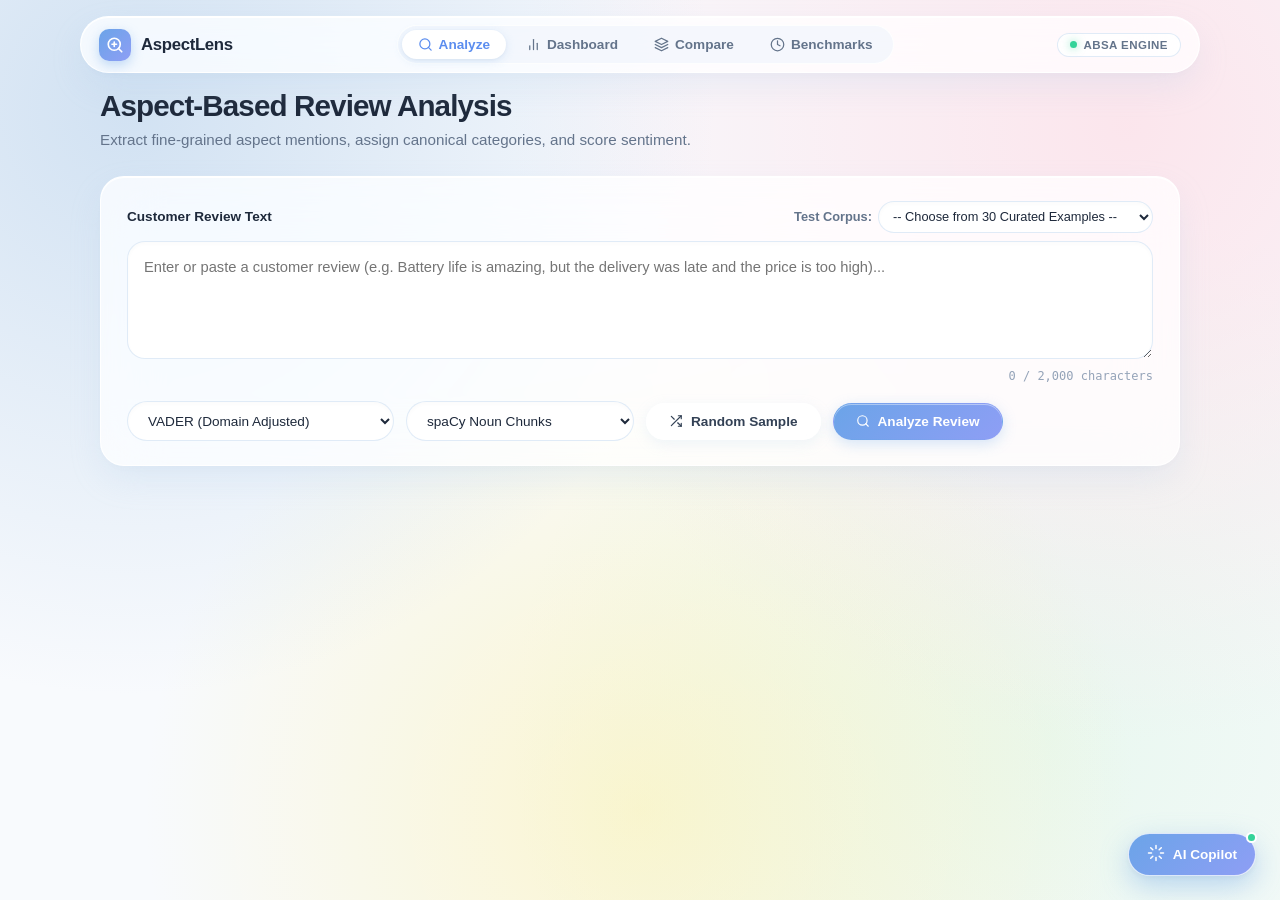
==== commit 93935932: "feat: pastel glassmorphic UI overhaul, remove page 5, zero emojis, mac floating dock" ====
--- a/index.html
+++ b/index.html
@@ -6,34 +6,66 @@
   <meta name="description" content="AspectLens — Aspect-Based Review Mining System (ABSA)">
   <title>AspectLens — Review Mining & Aspect Intelligence</title>
   <link rel="stylesheet" href="style.css">
-  <link rel="icon" href="data:image/svg+xml,<svg xmlns=%22http://www.w3.org/2000/svg%22 viewBox=%220 0 100 100%22><text y=%22.9em%22 font-size=%2290%22>🔍</text></svg>">
+  <link rel="icon" href="data:image/svg+xml,<svg xmlns='http://www.w3.org/2000/svg' viewBox='0 0 32 32'><rect width='32' height='32' rx='10' fill='%236BA4E8'/><circle cx='15' cy='15' r='7' stroke='white' stroke-width='2.5' fill='none'/><line x1='20' y1='20' x2='26' y2='26' stroke='white' stroke-width='2.5' stroke-linecap='round'/></svg>">
 </head>
 <body>
   <!-- Accessibility Skip Link -->
   <a href="#main-content" class="skip-link">Skip to main content</a>
 
-  <!-- App Header & Navigation -->
+  <!-- App Header & Floating Glass Dock -->
   <header class="app-header">
     <div class="header-container">
       <a href="#/analyze" class="brand" aria-label="AspectLens Home">
-        <span class="brand-icon">🔍</span>
-        <span>AspectLens</span>
+        <span class="brand-mark">
+          <svg width="18" height="18" viewBox="0 0 24 24" fill="none" stroke="currentColor" stroke-width="2.2" stroke-linecap="round" stroke-linejoin="round">
+            <circle cx="11" cy="11" r="8"></circle>
+            <line x1="21" y1="21" x2="16.65" y2="16.65"></line>
+            <line x1="11" y1="8" x2="11" y2="14"></line>
+            <line x1="8" y1="11" x2="14" y2="11"></line>
+          </svg>
+        </span>
+        <span class="brand-text">AspectLens</span>
       </a>
 
-      <!-- 5 Main Navigation Tabs -->
+      <!-- 4 Core Navigation Tabs -->
       <nav class="app-nav" aria-label="Main Navigation">
-        <a href="#/analyze" class="nav-link active" id="nav-analyze" aria-controls="page-analyze">Analyze</a>
-        <a href="#/dashboard" class="nav-link" id="nav-dashboard" aria-controls="page-dashboard">Product Dashboard</a>
-        <a href="#/compare" class="nav-link" id="nav-compare" aria-controls="page-compare">Compare</a>
-        <a href="#/evaluation" class="nav-link" id="nav-evaluation" aria-controls="page-evaluation">Evaluation</a>
-        <a href="#/about" class="nav-link" id="nav-about" aria-controls="page-about">About</a>
+        <a href="#/analyze" class="nav-link active" id="nav-analyze" aria-controls="page-analyze">
+          <svg class="nav-icon" width="15" height="15" viewBox="0 0 24 24" fill="none" stroke="currentColor" stroke-width="2" stroke-linecap="round" stroke-linejoin="round">
+            <circle cx="11" cy="11" r="8"></circle>
+            <line x1="21" y1="21" x2="16.65" y2="16.65"></line>
+          </svg>
+          <span>Analyze</span>
+        </a>
+        <a href="#/dashboard" class="nav-link" id="nav-dashboard" aria-controls="page-dashboard">
+          <svg class="nav-icon" width="15" height="15" viewBox="0 0 24 24" fill="none" stroke="currentColor" stroke-width="2" stroke-linecap="round" stroke-linejoin="round">
+            <line x1="18" y1="20" x2="18" y2="10"></line>
+            <line x1="12" y1="20" x2="12" y2="4"></line>
+            <line x1="6" y1="20" x2="6" y2="14"></line>
+          </svg>
+          <span>Dashboard</span>
+        </a>
+        <a href="#/compare" class="nav-link" id="nav-compare" aria-controls="page-compare">
+          <svg class="nav-icon" width="15" height="15" viewBox="0 0 24 24" fill="none" stroke="currentColor" stroke-width="2" stroke-linecap="round" stroke-linejoin="round">
+            <polygon points="12 2 2 7 12 12 22 7 12 2"></polygon>
+            <polyline points="2 17 12 22 22 17"></polyline>
+            <polyline points="2 12 12 17 22 12"></polyline>
+          </svg>
+          <span>Compare</span>
+        </a>
+        <a href="#/evaluation" class="nav-link" id="nav-evaluation" aria-controls="page-evaluation">
+          <svg class="nav-icon" width="15" height="15" viewBox="0 0 24 24" fill="none" stroke="currentColor" stroke-width="2" stroke-linecap="round" stroke-linejoin="round">
+            <circle cx="12" cy="12" r="10"></circle>
+            <polyline points="12 6 12 12 16 14"></polyline>
+          </svg>
+          <span>Benchmarks</span>
+        </a>
       </nav>
 
-      <!-- Theme Switcher -->
-      <button id="theme-toggle" class="theme-toggle-btn" aria-label="Toggle theme">
-        <span id="theme-icon">🌓</span>
-        <span id="theme-label">Theme</span>
-      </button>
+      <!-- Clean Status Indicator / Tag -->
+      <div class="header-badge">
+        <span class="live-dot"></span>
+        <span class="live-label">ABSA Engine</span>
+      </div>
     </div>
   </header>
 
@@ -58,9 +90,9 @@
             <div style="display: flex; justify-content: space-between; align-items: center; flex-wrap: wrap; gap: 8px; margin-bottom: 8px;">
               <label for="review-input" style="margin-bottom: 0;">Customer Review Text</label>
               <div style="display: flex; align-items: center; gap: 6px;">
-                <label for="example-select" style="font-size: 0.8rem; color: var(--text-muted); margin-bottom: 0;">📚 Test Library:</label>
-                <select id="example-select" class="input-select" style="font-size: 0.8rem; height: 32px; padding: 2px 8px; max-width: 290px;">
-                  <option value="">-- Choose from 30 Curated Examples --</option>
+                <label for="example-select" style="font-size: 0.8rem; color: var(--text-muted); margin-bottom: 0;">Test Corpus:</label>
+                <select id="example-select" class="input-select" style="font-size: 0.8rem; height: 32px; padding: 2px 10px; max-width: 290px;">
+                  <option value="">Choose Curated Example...</option>
                 </select>
               </div>
             </div>
@@ -68,7 +100,7 @@
               id="review-input" 
               class="input-textarea" 
               rows="4" 
-              placeholder="Enter or paste a product review here (e.g. Battery life is amazing, but the delivery was late and the price is too high.)..."
+              placeholder="Enter or paste a customer review (e.g. Battery life is amazing, but the delivery was late and the price is too high)..."
               maxlength="2000"
               required
             ></textarea>
@@ -76,7 +108,7 @@
               <span id="char-count">0</span> / 2,000 characters
             </div>
             <!-- Recommended Model Pairing Notice -->
-            <div id="example-recommendation-badge" style="display: none; margin-top: 8px; font-size: 0.8rem; background: var(--surface-alt); border-left: 3px solid var(--primary); padding: 8px 12px; border-radius: var(--radius-sm); color: var(--text);"></div>
+            <div id="example-recommendation-badge" style="display: none; margin-top: 10px; font-size: 0.8rem; background: rgba(255, 255, 255, 0.85); border-left: 3px solid #6BA4E8; padding: 10px 14px; border-radius: 12px; color: var(--text); box-shadow: 0 4px 14px rgba(167, 199, 231, 0.15);"></div>
           </div>
 
           <div class="controls-row">
@@ -85,7 +117,7 @@
               <select id="scorer-select" class="input-select" title="Choose Sentiment Scorer">
                 <option value="vader" selected>VADER (Domain Adjusted)</option>
                 <option value="transformer">Twitter RoBERTa (Neural)</option>
-                <option value="finetuned">Fine-Tuned ABSA (Stub)</option>
+                <option value="finetuned">Fine-Tuned ABSA (Cross-Encoder)</option>
               </select>
             </div>
 
@@ -99,11 +131,22 @@
             </div>
 
             <button type="button" id="btn-example" class="btn btn-secondary">
-              ⚡ Random Example
+              <svg width="14" height="14" viewBox="0 0 24 24" fill="none" stroke="currentColor" stroke-width="2" stroke-linecap="round" stroke-linejoin="round">
+                <polyline points="16 3 21 3 21 8"></polyline>
+                <line x1="4" y1="20" x2="21" y2="3"></line>
+                <polyline points="21 16 21 21 16 21"></polyline>
+                <line x1="15" y1="15" x2="21" y2="21"></line>
+                <line x1="4" y1="4" x2="9" y2="9"></line>
+              </svg>
+              <span>Random Sample</span>
             </button>
 
             <button type="submit" id="btn-analyze" class="btn btn-primary">
-              🔍 Analyze Review
+              <svg width="14" height="14" viewBox="0 0 24 24" fill="none" stroke="currentColor" stroke-width="2" stroke-linecap="round" stroke-linejoin="round">
+                <circle cx="11" cy="11" r="8"></circle>
+                <line x1="21" y1="21" x2="16.65" y2="16.65"></line>
+              </svg>
+              <span>Analyze Review</span>
             </button>
           </div>
         </form>
@@ -160,7 +203,12 @@
             </select>
           </div>
           <button type="button" id="btn-refresh-dashboard" class="btn btn-secondary" style="margin-top: 22px;">
-            🔄 Refresh
+            <svg width="14" height="14" viewBox="0 0 24 24" fill="none" stroke="currentColor" stroke-width="2" stroke-linecap="round" stroke-linejoin="round">
+              <path d="M23 4v6h-6"></path>
+              <path d="M1 20v-6h6"></path>
+              <path d="M3.51 9a9 9 0 0 1 14.85-3.36L23 10M1 14l4.64 4.36A9 9 0 0 0 20.49 15"></path>
+            </svg>
+            <span>Refresh</span>
           </button>
         </div>
       </div>
@@ -252,14 +300,20 @@
 
         <div class="snippets-grid">
           <div>
-            <h3 style="font-size: 0.95rem; color: var(--pos); display: flex; align-items: center; gap: 6px; margin: 0 0 12px;">
-              <span>▲</span> Top Positive Snippets
+            <h3 style="font-size: 0.95rem; color: #22844E; display: flex; align-items: center; gap: 6px; margin: 0 0 12px;">
+              <svg width="14" height="14" viewBox="0 0 24 24" fill="none" stroke="currentColor" stroke-width="2.5" stroke-linecap="round" stroke-linejoin="round">
+                <polyline points="18 15 12 9 6 15"></polyline>
+              </svg>
+              <span>Top Positive Snippets</span>
             </h3>
             <div id="positive-snippets-list"></div>
           </div>
           <div>
-            <h3 style="font-size: 0.95rem; color: var(--neg); display: flex; align-items: center; gap: 6px; margin: 0 0 12px;">
-              <span>▼</span> Top Negative Snippets
+            <h3 style="font-size: 0.95rem; color: #C73546; display: flex; align-items: center; gap: 6px; margin: 0 0 12px;">
+              <svg width="14" height="14" viewBox="0 0 24 24" fill="none" stroke="currentColor" stroke-width="2.5" stroke-linecap="round" stroke-linejoin="round">
+                <polyline points="6 9 12 15 18 9"></polyline>
+              </svg>
+              <span>Top Negative Snippets</span>
             </h3>
             <div id="negative-snippets-list"></div>
           </div>
@@ -287,7 +341,12 @@
             <select id="compare-product-b" class="input-select" style="width: 100%;"></select>
           </div>
           <button type="button" id="btn-run-compare" class="btn btn-primary" style="margin-top: 22px;">
-            ⚖️ Compare Products
+            <svg width="14" height="14" viewBox="0 0 24 24" fill="none" stroke="currentColor" stroke-width="2" stroke-linecap="round" stroke-linejoin="round">
+              <line x1="18" y1="20" x2="18" y2="4"></line>
+              <line x1="6" y1="20" x2="6" y2="4"></line>
+              <line x1="12" y1="20" x2="12" y2="4"></line>
+            </svg>
+            <span>Compare Products</span>
           </button>
         </div>
       </div>
@@ -311,7 +370,10 @@
                 Show All Aspects
               </button>
               <button type="button" id="compare-ai-assist-btn" class="btn btn-primary" style="font-size: 0.8rem; height: 32px; padding: 4px 10px;">
-                ✨ Ask AI to Compare
+                <svg width="13" height="13" viewBox="0 0 24 24" fill="none" stroke="currentColor" stroke-width="2" stroke-linecap="round" stroke-linejoin="round">
+                  <path d="M12 2v4m0 12v4M4.93 4.93l2.83 2.83m8.48 8.48l2.83 2.83M2 12h4m12 0h4M4.93 19.07l2.83-2.83m8.48-8.48l2.83-2.83"></path>
+                </svg>
+                <span>Ask Copilot</span>
               </button>
             </div>
           </div>
@@ -348,90 +410,6 @@
       <div id="evaluation-content-box"></div>
     </section>
 
-    <!-- ===================================================================
-         Page 5: About & Architecture
-         =================================================================== -->
-    <section id="page-about" class="page-view" aria-labelledby="heading-about">
-      <div class="page-header">
-        <h1 id="heading-about">About AspectLens</h1>
-        <p>Full-stack aspect-based sentiment analysis system designed for university NLP research and real-world review mining.</p>
-      </div>
-
-      <div class="card">
-        <div class="card-title">End-to-End NLP Pipeline Architecture</div>
-        <p style="font-size: 0.9rem; color: var(--text-muted); margin-bottom: 20px;">
-          The system implements a modular six-stage pipeline directly aligning with core Natural Language Processing curriculum units:
-        </p>
-
-        <div class="syllabus-card">
-          <div class="syllabus-unit">Unit 1 · Text Normalization & Sanitization</div>
-          <div class="syllabus-title">1. Preprocessing, PII Stripping & Offset Preservation</div>
-          <p class="syllabus-desc">
-            Cleans HTML, expands common contractions, and strips personally identifiable information (emails, phone numbers, URLs).
-            Crucially maintains exact character offset mappings to the display text so frontend UI highlights can mark spans cleanly without text drift.
-          </p>
-        </div>
-
-        <div class="syllabus-card">
-          <div class="syllabus-unit">Unit 2 · Part-of-Speech Tagging & Chunking</div>
-          <div class="syllabus-title">2. Aspect Candidate Extraction</div>
-          <p class="syllabus-desc">
-            Provides three switchable extractors: (1) NLTK Regexp chunker with grammar <code>NP: {&lt;DT&gt;?&lt;JJ&gt;*&lt;NN.*&gt;+}</code>,
-            (2) spaCy noun chunk parser, and (3) Syntactic dependency rules (copular predicates, adjectival modifiers).
-            Filters out pronouns and generic nouns (e.g. <em>thing, product, item, bit, stuff</em>).
-          </p>
-        </div>
-
-        <div class="syllabus-card">
-          <div class="syllabus-unit">Unit 3 · Distributional Semantics & Taxonomies</div>
-          <div class="syllabus-title">3. Aspect Canonical Grouping</div>
-          <p class="syllabus-desc">
-            Unifies heterogeneous candidate variants (e.g. <em>cost, value, price point</em>) into 11 locked-in canonical categories
-            using a prioritized cascade: (1) Domain Seed Lexicon (wins conflicts), (2) WordNet primary sense hypernyms/synonyms,
-            and (3) all-MiniLM-L6-v2 centroid cosine similarity with Agglomerative Clustering.
-          </p>
-        </div>
-
-        <div class="syllabus-card">
-          <div class="syllabus-unit">Unit 4 · Syntactic & Dependency Parsing</div>
-          <div class="syllabus-title">4. Clause-Scoped Opinion Association</div>
-          <p class="syllabus-desc">
-            Associates evaluative words with aspects using syntactic dependency arcs first, with a fallback window of ≤ 5 tokens.
-            Splits sentences at contrast conjunctions (<em>but, however, although, though, yet</em>) and guarantees opinions never link across contrast boundaries.
-            Explicitly captures negation (<em>not good, never worked</em>) and intensifiers (<em>too high, very fast</em>).
-          </p>
-        </div>
-
-        <div class="syllabus-card">
-          <div class="syllabus-unit">Unit 5 · Sentiment Lexicons & Pretrained Transformers</div>
-          <div class="syllabus-title">5. Sentiment Scoring Interface</div>
-          <p class="syllabus-desc">
-            Behind a unified Scorer Protocol, supports: (1) Domain-adapted VADER with phrase rules, (2) Twitter RoBERTa sequence classification
-            applied directly to the aspect's clause, and (3) Fine-tuned ABSA cross-encoder stub.
-            Rule 6 enforcement: if no opinion word is found, strictly returns neutral with low confidence (0.30) without guessing.
-          </p>
-        </div>
-
-        <div class="syllabus-card">
-          <div class="syllabus-unit">Unit 6 · Information Extraction & Aggregation</div>
-          <div class="syllabus-title">6. Storage, Trends & Side-by-Side Analytics</div>
-          <p class="syllabus-desc">
-            Persists aspect mentions in SQLite with foreign key integrity. Computes mention volume alongside positive/negative percentages,
-            chronological monthly trajectories, top representative snippets, and competitive delta analysis.
-          </p>
-        </div>
-      </div>
-
-      <!-- Ethics & Limitations Card -->
-      <div class="card">
-        <div class="card-title">System Limitations & Ethical Disclosures</div>
-        <ul style="font-size: 0.9rem; color: var(--text-muted); padding-left: 20px; line-height: 1.7;">
-          <li><strong>Review Verification:</strong> AspectLens processes and summarizes text provided by users or imported datasets. It does not authenticate whether an online review is genuine, incentivized, or synthetic.</li>
-          <li><strong>Domain Sensitivity:</strong> Models evaluated on electronics (laptops/phones) may experience performance shifts when applied to other domains (e.g. restaurants or healthcare).</li>
-          <li><strong>Statistical Caution:</strong> Low-frequency aspect categories (e.g. &lt; 5 mentions) must be interpreted with caution. AspectLens always presents raw mention counts alongside percentages to prevent deceptive ratios.</li>
-          <li><strong>Privacy First:</strong> No reviewer names, emails, phone numbers, or account IDs are stored in the database.</li>
-        </ul>
-      </div>
     </section>
 
   </main>
@@ -441,7 +419,11 @@
        =================================================================== -->
   <!-- Floating Launcher Button -->
   <button type="button" id="ai-chat-launcher" class="ai-launcher-btn" aria-label="Open AI Assistant" title="Open AspectLens AI Copilot">
-    <span class="ai-launcher-icon">✨</span>
+    <span class="ai-launcher-icon">
+      <svg width="18" height="18" viewBox="0 0 24 24" fill="none" stroke="currentColor" stroke-width="2" stroke-linecap="round" stroke-linejoin="round">
+        <path d="M12 2v4m0 12v4M4.93 4.93l2.83 2.83m8.48 8.48l2.83 2.83M2 12h4m12 0h4M4.93 19.07l2.83-2.83m8.48-8.48l2.83-2.83"></path>
+      </svg>
+    </span>
     <span class="ai-launcher-label">AI Copilot</span>
     <span class="ai-launcher-pulse"></span>
   </button>
@@ -454,25 +436,31 @@
           <span class="ai-header-dot"></span>
           <strong>AspectLens AI Copilot</strong>
         </div>
-        <div class="ai-header-sub" id="ai-context-indicator">Context: Analyze Tab</div>
+        <div class="ai-header-sub" id="ai-context-indicator">Context: Analyze Review</div>
       </div>
       
       <div class="ai-header-actions">
         <!-- Engine Switcher -->
         <select id="ai-model-select" class="ai-model-select" title="Switch AI Engine">
-          <option value="local">⚡ Local Engine (Free/Offline)</option>
-          <option value="gemini">🌟 Google Gemini (1.5 Flash)</option>
-          <option value="groq">🚀 Groq (Llama 3.3 70B)</option>
+          <option value="local">Local Synthesizer</option>
+          <option value="gemini">Google Gemini 1.5</option>
+          <option value="groq">Groq Llama 3.3</option>
         </select>
 
         <!-- Settings Button -->
         <button type="button" id="ai-settings-toggle" class="ai-btn-icon" title="API Keys & Settings" aria-label="API Settings">
-          ⚙️
+          <svg width="15" height="15" viewBox="0 0 24 24" fill="none" stroke="currentColor" stroke-width="2" stroke-linecap="round" stroke-linejoin="round">
+            <circle cx="12" cy="12" r="3"></circle>
+            <path d="M19.4 15a1.65 1.65 0 0 0 .33 1.82l.06.06a2 2 0 0 1 0 2.83 2 2 0 0 1-2.83 0l-.06-.06a1.65 1.65 0 0 0-1.82-.33 1.65 1.65 0 0 0-1 1.51V21a2 2 0 0 1-2 2 2 2 0 0 1-2-2v-.09A1.65 1.65 0 0 0 9 19.4a1.65 1.65 0 0 0-1.82.33l-.06.06a2 2 0 0 1-2.83 0 2 2 0 0 1 0-2.83l.06-.06a1.65 1.65 0 0 0 .33-1.82 1.65 1.65 0 0 0-1.51-1H3a2 2 0 0 1-2-2 2 2 0 0 1 2-2h.09A1.65 1.65 0 0 0 4.6 9a1.65 1.65 0 0 0-.33-1.82l-.06-.06a2 2 0 0 1 0-2.83 2 2 0 0 1 2.83 0l.06.06a1.65 1.65 0 0 0 1.82.33H9a1.65 1.65 0 0 0 1-1.51V3a2 2 0 0 1 2-2 2 2 0 0 1 2 2v.09a1.65 1.65 0 0 0 1 1.51 1.65 1.65 0 0 0 1.82-.33l.06-.06a2 2 0 0 1 2.83 0 2 2 0 0 1 0 2.83l-.06.06a1.65 1.65 0 0 0-.33 1.82V9a1.65 1.65 0 0 0 1.51 1H21a2 2 0 0 1 2 2 2 2 0 0 1-2 2h-.09a1.65 1.65 0 0 0-1.51 1z"></path>
+          </svg>
         </button>
 
         <!-- Close Drawer Button -->
         <button type="button" id="ai-chat-close" class="ai-btn-icon" title="Minimize Chat" aria-label="Minimize Chat">
-          ✕
+          <svg width="15" height="15" viewBox="0 0 24 24" fill="none" stroke="currentColor" stroke-width="2" stroke-linecap="round" stroke-linejoin="round">
+            <line x1="18" y1="6" x2="6" y2="18"></line>
+            <line x1="6" y1="6" x2="18" y2="18"></line>
+          </svg>
         </button>
       </div>
     </div>
@@ -480,9 +468,9 @@
     <!-- Collapsible Settings Panel -->
     <div id="ai-settings-panel" class="ai-settings-panel" style="display: none;">
       <div class="ai-settings-header">
-        <h4 style="margin: 0 0 4px; font-size: 0.95rem;">⚙️ AI Engine Keys & Preferences</h4>
+        <h4 style="margin: 0 0 4px; font-size: 0.95rem;">AI Engine Configuration</h4>
         <p style="margin: 0; font-size: 0.8rem; color: var(--text-muted);">
-          Keys are stored strictly in your browser (<code>localStorage</code>) and are never sent to external servers or committed to any repository.
+          Keys are stored locally in your browser storage (<code>localStorage</code>) and are never uploaded or committed.
         </p>
       </div>
 
@@ -493,7 +481,7 @@
         </label>
         <input type="password" id="key-gemini" class="input-text" style="font-size: 0.85rem; padding: 6px 10px; width: 100%; box-sizing: border-box;" placeholder="AIzaSy..." autocomplete="off">
         <div class="ai-key-help">
-          <a href="https://aistudio.google.com/app/apikey" target="_blank" rel="noopener noreferrer">Get free Gemini API key from Google AI Studio ↗</a>
+          <a href="https://aistudio.google.com/app/apikey" target="_blank" rel="noopener noreferrer">Get free Gemini API key from Google AI Studio</a>
         </div>
       </div>
 
@@ -504,21 +492,34 @@
         </label>
         <input type="password" id="key-groq" class="input-text" style="font-size: 0.85rem; padding: 6px 10px; width: 100%; box-sizing: border-box;" placeholder="gsk_..." autocomplete="off">
         <div class="ai-key-help">
-          <a href="https://console.groq.com/keys" target="_blank" rel="noopener noreferrer">Get free Groq API key from Groq Console ↗</a>
+          <a href="https://console.groq.com/keys" target="_blank" rel="noopener noreferrer">Get free Groq API key from Groq Console</a>
         </div>
       </div>
 
       <div class="ai-settings-checkbox">
         <label style="display: flex; align-items: flex-start; gap: 8px; font-size: 0.8rem; color: var(--text-muted); cursor: pointer;">
           <input type="checkbox" id="ai-auto-failover" checked style="margin-top: 2px;">
-          <span>Automatic Failover: If quota (429) or error occurs, fall back automatically to available key or Local Engine</span>
+          <span>Automatic Failover: If quota or rate limit is reached, smoothly fall back to available engine</span>
         </label>
       </div>
 
       <div class="ai-settings-actions">
-        <button type="button" id="btn-save-keys" class="btn btn-primary" style="font-size: 0.8rem; height: 32px; padding: 4px 12px;">💾 Save Keys</button>
-        <button type="button" id="btn-clear-keys" class="btn btn-secondary" style="font-size: 0.8rem; height: 32px; padding: 4px 12px;">🗑️ Clear Keys</button>
-        <button type="button" id="btn-close-settings" class="btn btn-secondary" style="font-size: 0.8rem; height: 32px; padding: 4px 12px; margin-left: auto;">Close</button>
+        <button type="button" id="btn-save-keys" class="btn btn-primary" style="font-size: 0.8rem; height: 32px; padding: 4px 14px;">
+          <svg width="13" height="13" viewBox="0 0 24 24" fill="none" stroke="currentColor" stroke-width="2" stroke-linecap="round" stroke-linejoin="round">
+            <path d="M19 21H5a2 2 0 0 1-2-2V5a2 2 0 0 1 2-2h11l5 5v11a2 2 0 0 1-2 2z"></path>
+            <polyline points="17 21 17 13 7 13 7 21"></polyline>
+            <polyline points="7 3 7 8 15 8"></polyline>
+          </svg>
+          <span>Save Keys</span>
+        </button>
+        <button type="button" id="btn-clear-keys" class="btn btn-secondary" style="font-size: 0.8rem; height: 32px; padding: 4px 14px;">
+          <svg width="13" height="13" viewBox="0 0 24 24" fill="none" stroke="currentColor" stroke-width="2" stroke-linecap="round" stroke-linejoin="round">
+            <polyline points="3 6 5 6 21 6"></polyline>
+            <path d="M19 6v14a2 2 0 0 1-2 2H7a2 2 0 0 1-2-2V6m3 0V4a2 2 0 0 1 2-2h4a2 2 0 0 1 2 2v2"></path>
+          </svg>
+          <span>Clear</span>
+        </button>
+        <button type="button" id="btn-close-settings" class="btn btn-secondary" style="font-size: 0.8rem; height: 32px; padding: 4px 14px; margin-left: auto;">Close</button>
       </div>
     </div>
 
@@ -531,13 +532,16 @@
     <!-- Input Footer -->
     <div class="ai-drawer-footer">
       <div class="ai-input-row">
-        <textarea id="ai-chat-input" class="ai-textarea" rows="1" placeholder="Ask anything about aspects, products, or reviews..."></textarea>
+        <textarea id="ai-chat-input" class="ai-textarea" rows="1" placeholder="Ask about aspect sentiment, comparative deltas, or review text..."></textarea>
         <button type="button" id="ai-chat-send" class="ai-send-btn" title="Send Question" aria-label="Send">
-          ➤
+          <svg width="15" height="15" viewBox="0 0 24 24" fill="none" stroke="currentColor" stroke-width="2" stroke-linecap="round" stroke-linejoin="round">
+            <line x1="22" y1="2" x2="11" y2="13"></line>
+            <polygon points="22 2 15 22 11 13 2 9 22 2"></polygon>
+          </svg>
         </button>
       </div>
       <div class="ai-footer-status">
-        <span id="ai-active-model-name">Engine: ⚡ Local Rule Synthesizer</span>
+        <span id="ai-active-model-name">Engine: Local Synthesizer</span>
         <span class="ai-footer-hint">Shift+Enter for newline</span>
       </div>
     </div>
--- a/style.css
+++ b/style.css
@@ -1,172 +1,168 @@
 /* =====================================================================
-   AspectLens Design System — CSS Custom Properties & Styles
-   Follows DESIGN_SYSTEM.md strictly:
-   - Clarity over decoration, data is the hero
-   - Sentiment is never color-only (paired with icons)
-   - Mention counts always beside percentages
-   - High-contrast, keyboard-accessible, responsive (640px / 960px)
+   AspectLens — Luminous Pastel Glassmorphism & Soft UI Neumorphism
+   Designed for High-End Portfolio & Resume Showcases:
+   - Zero Emojis (Minimalist Geometric Vector SVG Iconography)
+   - Pastel Atmosphere: Pastel Sky Blue, Blush Pink, Butter Yellow, Mint
+   - Milky Frosted Glass: High-blur translucency + pristine specular rims
+   - macOS Floating Glass Dock Navigation
+   - Soft UI Pill Controls & Recessed Glass Fields
    ===================================================================== */
 
 :root {
-  /* Surfaces & Borders */
-  --bg: #F7F8FA;
-  --surface: #FFFFFF;
-  --surface-alt: #F1F3F6;
-  --border: #E2E5EA;
-  --border-focus: #3B5BDB;
-
+  /* Pastel Accent Palette */
+  --pastel-blue: #6BA4E8;
+  --pastel-blue-light: #A7C7E7;
+  --pastel-blue-tint: #EBF3FC;
+  
+  --pastel-pink: #FFD1DC;
+  --pastel-pink-soft: #FFE8EE;
+  --pastel-coral: #E05260;
+
+  --pastel-yellow: #FFEE8C;
+  --pastel-yellow-soft: #FFF9D6;
+  --pastel-yellow-ink: #94720D;
+
+  --pastel-mint: #D4F4DD;
+  --pastel-mint-soft: #E4F9ED;
+  --pastel-mint-ink: #22844E;
+
+  --pastel-lavender: #E8E3FD;
+  --pastel-lavender-ink: #6D54B8;
+
+  /* Surfaces & Glass */
+  --bg: #F8FAFD;
+  --glass-surface: rgba(255, 255, 255, 0.76);
+  --glass-surface-alt: rgba(255, 255, 255, 0.62);
+  --glass-surface-solid: #FFFFFF;
+  --glass-border: rgba(255, 255, 255, 0.95);
+  --glass-border-subtle: rgba(167, 199, 231, 0.35);
+  
   /* Typography */
-  --text: #1B1F27;
-  --text-muted: #5B6472;
+  --text: #1E293B;
+  --text-muted: #64748B;
+  --text-light: #94A3B8;
   --text-inverse: #FFFFFF;
 
-  /* Brand */
-  --primary: #3B5BDB;
-  --primary-hover: #2F4AC0;
-  --primary-soft: #E7ECFF;
+  /* Brand / Primary */
+  --primary: #5B8DEF;
+  --primary-hover: #4878DC;
+  --primary-soft: #EBF3FC;
+  --primary-gradient: linear-gradient(135deg, #6BA4E8 0%, #8E9EF5 100%);
 
   /* Sentiment */
-  --pos: #1F8A4C;
-  --pos-soft: #E3F4EA;
-  --pos-border: #80C99E;
-  
-  --neg: #C92A2A;
-  --neg-soft: #FBE7E7;
-  --neg-border: #F39898;
-
-  --neu: #6B7280;
-  --neu-soft: #ECEEF1;
-  --neu-border: #C0C5CE;
-
-  /* Feedback & Focus */
-  --warn: #B7791F;
-  --focus: #3B5BDB;
-  --shadow: 0 1px 3px rgba(0, 0, 0, 0.06), 0 1px 2px rgba(0, 0, 0, 0.04);
-  --shadow-lg: 0 10px 15px -3px rgba(0, 0, 0, 0.08);
-
-  /* Layout */
-  --radius-sm: 6px;
-  --radius-md: 10px;
-  --radius-lg: 14px;
-  --max-width: 1100px;
-  --font-sans: system-ui, -apple-system, "Segoe UI", Roboto, sans-serif;
-  --font-mono: ui-monospace, Menlo, Consolas, monospace;
-}
-
-[data-theme="dark"] {
-  --bg: #0F1218;
-  --surface: #171B23;
-  --surface-alt: #202632;
-  --border: #2A303B;
-  --border-focus: #7C95FF;
-
-  --text: #EEF1F6;
-  --text-muted: #9AA3B2;
-  --text-inverse: #0F1218;
-
-  --primary: #7C95FF;
-  --primary-hover: #9AAEFF;
-  --primary-soft: #1E2542;
-
-  --pos: #4CC38A;
-  --pos-soft: #12301F;
-  --pos-border: #1E4E33;
-
-  --neg: #FF6B6B;
-  --neg-soft: #3A1717;
-  --neg-border: #5A2323;
-
-  --neu: #9AA3B2;
-  --neu-soft: #232832;
-  --neu-border: #353D4C;
-
-  --shadow: 0 1px 3px rgba(0, 0, 0, 0.3);
-  --shadow-lg: 0 10px 15px -3px rgba(0, 0, 0, 0.4);
-}
-
-@media (prefers-color-scheme: dark) {
-  :root:not([data-theme="light"]) {
-    --bg: #0F1218;
-    --surface: #171B23;
-    --surface-alt: #202632;
-    --border: #2A303B;
-    --border-focus: #7C95FF;
-
-    --text: #EEF1F6;
-    --text-muted: #9AA3B2;
-    --text-inverse: #0F1218;
-
-    --primary: #7C95FF;
-    --primary-hover: #9AAEFF;
-    --primary-soft: #1E2542;
-
-    --pos: #4CC38A;
-    --pos-soft: #12301F;
-    --pos-border: #1E4E33;
-
-    --neg: #FF6B6B;
-    --neg-soft: #3A1717;
-    --neg-border: #5A2323;
-
-    --neu: #9AA3B2;
-    --neu-soft: #232832;
-    --neu-border: #353D4C;
-
-    --shadow: 0 1px 3px rgba(0, 0, 0, 0.3);
-    --shadow-lg: 0 10px 15px -3px rgba(0, 0, 0, 0.4);
-  }
-}
-
-/* Reset & Base */
-*, *::before, *::after {
+  --pos: #22844E;
+  --pos-soft: #E4F9ED;
+  --pos-border: rgba(34, 132, 78, 0.2);
+
+  --neg: #C73546;
+  --neg-soft: #FFE8EC;
+  --neg-border: rgba(199, 53, 70, 0.2);
+
+  --neu: #94720D;
+  --neu-soft: #FFF8D6;
+  --neu-border: rgba(148, 114, 13, 0.2);
+
+  /* Shadows & Radius */
+  --radius-xs: 8px;
+  --radius-sm: 12px;
+  --radius-md: 18px;
+  --radius-lg: 24px;
+  --radius-pill: 9999px;
+
+  --shadow-glass: 0 14px 34px -4px rgba(167, 199, 231, 0.22), 0 4px 12px rgba(0, 0, 0, 0.02), inset 0 1px 0 #FFFFFF;
+  --shadow-glass-lg: 0 20px 48px -6px rgba(167, 199, 231, 0.3), 0 6px 16px rgba(0, 0, 0, 0.02), inset 0 1px 0 #FFFFFF;
+  --shadow-pill: 0 4px 14px rgba(107, 164, 232, 0.28);
+  --shadow-inset: inset 0 2px 4px rgba(0, 0, 0, 0.02);
+
+  --font-sans: -apple-system, BlinkMacSystemFont, "SF Pro Display", "SF Pro Text", "Inter", "Segoe UI", Roboto, sans-serif;
+  --font-mono: ui-monospace, SFMono-Regular, Menlo, Monaco, Consolas, monospace;
+}
+
+/* =====================================================================
+   Base & Atmospheric Pastel Watercolor Canvas
+   ===================================================================== */
+* {
   box-sizing: border-box;
 }
 
 body {
   margin: 0;
+  padding: 0;
   font-family: var(--font-sans);
+  color: var(--text);
   background-color: var(--bg);
-  color: var(--text);
-  line-height: 1.5;
+  background-image: 
+    radial-gradient(circle at 10% 12%, rgba(167, 199, 231, 0.48) 0%, transparent 42%),
+    radial-gradient(circle at 88% 14%, rgba(255, 209, 220, 0.5) 0%, transparent 45%),
+    radial-gradient(circle at 50% 90%, rgba(255, 238, 140, 0.4) 0%, transparent 48%),
+    radial-gradient(circle at 82% 82%, rgba(212, 244, 221, 0.42) 0%, transparent 42%);
+  background-attachment: fixed;
+  background-repeat: no-repeat;
+  background-size: cover;
+  min-height: 100vh;
   -webkit-font-smoothing: antialiased;
-}
-
-/* Accessibility: Skip to Content */
+  -moz-osx-font-smoothing: grayscale;
+}
+
+/* Skip link */
 .skip-link {
   position: absolute;
   top: -40px;
-  left: 10px;
+  left: 16px;
   background: var(--primary);
-  color: var(--text-inverse);
+  color: #FFFFFF;
   padding: 8px 16px;
-  z-index: 9999;
+  border-radius: var(--radius-pill);
+  z-index: 10000;
   text-decoration: none;
-  border-radius: var(--radius-sm);
   font-weight: 600;
   transition: top 0.2s ease;
 }
 .skip-link:focus {
-  top: 10px;
-}
-
-/* Header & Navigation */
+  top: 16px;
+}
+
+/* SR Only */
+.sr-only {
+  position: absolute;
+  width: 1px;
+  height: 1px;
+  padding: 0;
+  margin: -1px;
+  overflow: hidden;
+  clip: rect(0, 0, 0, 0);
+  white-space: nowrap;
+  border: 0;
+}
+
+/* =====================================================================
+   macOS Floating Glass Dock Navigation
+   ===================================================================== */
 .app-header {
   position: sticky;
-  top: 0;
-  background-color: var(--surface);
-  border-bottom: 1px solid var(--border);
-  z-index: 100;
-  box-shadow: var(--shadow);
+  top: 16px;
+  z-index: 500;
+  display: flex;
+  justify-content: center;
+  padding: 0 16px;
+  pointer-events: none;
 }
 
 .header-container {
-  max-width: var(--max-width);
-  margin: 0 auto;
-  padding: 0 16px;
+  pointer-events: auto;
   display: flex;
   align-items: center;
   justify-content: space-between;
-  height: 60px;
+  gap: 16px;
+  width: 100%;
+  max-width: 1120px;
+  padding: 8px 18px;
+  background: var(--glass-surface);
+  backdrop-filter: blur(28px) saturate(180%);
+  -webkit-backdrop-filter: blur(28px) saturate(180%);
+  border: 1.5px solid var(--glass-border);
+  border-radius: var(--radius-pill);
+  box-shadow: var(--shadow-glass);
 }
 
 .brand {
@@ -176,121 +172,162 @@
   text-decoration: none;
   color: var(--text);
   font-weight: 700;
-  font-size: 1.25rem;
-}
-
-.brand-icon {
-  width: 28px;
-  height: 28px;
-  border-radius: 6px;
-  background: var(--primary);
-  color: #fff;
+  font-size: 1.05rem;
+  letter-spacing: -0.02em;
+}
+
+.brand-mark {
+  width: 32px;
+  height: 32px;
+  border-radius: 10px;
+  background: var(--primary-gradient);
   display: flex;
   align-items: center;
   justify-content: center;
-  font-size: 1rem;
+  color: #FFFFFF;
+  box-shadow: 0 4px 12px rgba(107, 164, 232, 0.4);
+}
+
+.brand-text {
+  font-weight: 700;
+  letter-spacing: -0.02em;
 }
 
 .app-nav {
   display: flex;
+  align-items: center;
+  gap: 4px;
+  background: rgba(240, 244, 252, 0.65);
+  padding: 4px;
+  border-radius: var(--radius-pill);
+  border: 1px solid rgba(255, 255, 255, 0.85);
+}
+
+.nav-link {
+  display: flex;
+  align-items: center;
   gap: 6px;
-  overflow-x: auto;
-  padding: 4px 0;
-}
-
-.nav-link {
-  padding: 8px 14px;
-  color: var(--text-muted);
+  padding: 7px 16px;
+  border-radius: var(--radius-pill);
   text-decoration: none;
-  font-size: 0.9rem;
+  font-size: 0.85rem;
   font-weight: 600;
-  border-radius: var(--radius-sm);
-  transition: all 0.15s ease;
-  white-space: nowrap;
+  color: var(--text-muted);
+  transition: all 0.2s cubic-bezier(0.16, 1, 0.3, 1);
 }
 
 .nav-link:hover {
   color: var(--text);
-  background-color: var(--surface-alt);
+  background: rgba(255, 255, 255, 0.65);
 }
 
 .nav-link.active {
+  background: #FFFFFF;
   color: var(--primary);
-  background-color: var(--primary-soft);
-}
-
-.theme-toggle-btn {
-  background: transparent;
-  border: 1px solid var(--border);
-  color: var(--text);
-  padding: 6px 10px;
-  border-radius: var(--radius-sm);
-  cursor: pointer;
+  box-shadow: 0 2px 10px rgba(107, 164, 232, 0.2), 0 1px 3px rgba(0, 0, 0, 0.04);
+}
+
+.header-badge {
   display: flex;
   align-items: center;
   gap: 6px;
-  font-size: 0.85rem;
-  transition: all 0.15s ease;
-}
-.theme-toggle-btn:hover {
-  background: var(--surface-alt);
-}
-
-/* Main Container */
+  background: rgba(255, 255, 255, 0.85);
+  border: 1px solid var(--glass-border-subtle);
+  padding: 5px 12px;
+  border-radius: var(--radius-pill);
+}
+
+.live-dot {
+  width: 7px;
+  height: 7px;
+  border-radius: 50%;
+  background-color: #34D399;
+  box-shadow: 0 0 8px rgba(52, 211, 153, 0.6);
+}
+
+.live-label {
+  font-size: 0.72rem;
+  font-weight: 700;
+  color: var(--text-muted);
+  letter-spacing: 0.04em;
+  text-transform: uppercase;
+}
+
+/* =====================================================================
+   Main Layout & Spatial Typography
+   ===================================================================== */
 .main-wrapper {
-  max-width: var(--max-width);
-  margin: 24px auto 48px;
-  padding: 0 16px;
-}
-
-/* Page Views */
+  max-width: 1120px;
+  margin: 32px auto 80px;
+  padding: 0 20px;
+}
+
 .page-view {
   display: none;
 }
 .page-view.active {
   display: block;
-}
-
-/* Page Titles */
+  animation: fadeIn 0.25s cubic-bezier(0.16, 1, 0.3, 1);
+}
+@keyframes fadeIn {
+  from { opacity: 0; transform: translateY(8px); }
+  to { opacity: 1; transform: translateY(0); }
+}
+
 .page-header {
   margin-bottom: 24px;
 }
 .page-header h1 {
-  font-size: 1.75rem;
+  font-size: 1.85rem;
+  font-weight: 700;
+  letter-spacing: -0.03em;
+  color: var(--text);
   margin: 0 0 6px;
+}
+.page-header p {
+  font-size: 0.95rem;
+  color: var(--text-muted);
+  margin: 0;
+  line-height: 1.5;
+}
+
+/* =====================================================================
+   Milky Frosted Glass Cards (The Hero Material)
+   ===================================================================== */
+.card {
+  background: var(--glass-surface);
+  backdrop-filter: blur(28px) saturate(160%);
+  -webkit-backdrop-filter: blur(28px) saturate(160%);
+  border: 1.5px solid var(--glass-border);
+  border-radius: var(--radius-lg);
+  padding: 24px 26px;
+  box-shadow: var(--shadow-glass);
+  margin-bottom: 24px;
+  transition: transform 0.2s cubic-bezier(0.16, 1, 0.3, 1), box-shadow 0.2s ease;
+}
+
+.card:hover {
+  box-shadow: var(--shadow-glass-lg);
+}
+
+.card-title {
+  font-size: 1.05rem;
   font-weight: 700;
-  color: var(--text);
-}
-.page-header p {
-  margin: 0;
-  color: var(--text-muted);
-  font-size: 0.95rem;
-}
-
-/* Cards & Surfaces */
-.card {
-  background-color: var(--surface);
-  border: 1px solid var(--border);
-  border-radius: var(--radius-lg);
-  padding: 24px;
-  box-shadow: var(--shadow);
-  margin-bottom: 24px;
-}
-
-.card-title {
-  font-size: 1.15rem;
-  font-weight: 600;
-  margin: 0 0 16px;
-  color: var(--text);
+  letter-spacing: -0.02em;
+  color: var(--text);
+  margin-bottom: 14px;
   display: flex;
   align-items: center;
   justify-content: space-between;
 }
 
-/* Forms & Inputs */
+/* =====================================================================
+   Form Controls, Inputs, & Yolk Soft UI Elements
+   ===================================================================== */
 .form-group {
-  margin-bottom: 16px;
-}
+  margin-bottom: 18px;
+}
+
 .form-group label {
   display: block;
   font-size: 0.85rem;
@@ -301,479 +338,382 @@
 
 .input-textarea {
   width: 100%;
-  min-height: 120px;
-  padding: 12px;
+  border-radius: var(--radius-md);
+  border: 1.5px solid var(--glass-border-subtle);
+  background: rgba(255, 255, 255, 0.88);
+  backdrop-filter: blur(16px);
+  padding: 14px 16px;
   font-family: inherit;
-  font-size: 0.95rem;
-  background-color: var(--surface);
-  color: var(--text);
-  border: 1px solid var(--border);
-  border-radius: var(--radius-sm);
+  font-size: 0.92rem;
+  line-height: 1.5;
+  color: var(--text);
+  box-shadow: var(--shadow-inset);
   resize: vertical;
-  line-height: 1.5;
-  transition: border-color 0.15s ease;
-}
-.input-textarea:focus, .input-select:focus {
+  transition: all 0.2s ease;
+  box-sizing: border-box;
+}
+
+.input-textarea:focus {
   outline: none;
-  border-color: var(--border-focus);
-  box-shadow: 0 0 0 2px var(--primary-soft);
+  background: #FFFFFF;
+  border-color: var(--pastel-blue);
+  box-shadow: 0 0 0 4px rgba(107, 164, 232, 0.2), var(--shadow-inset);
+}
+
+.input-select {
+  border-radius: var(--radius-pill);
+  border: 1.5px solid var(--glass-border-subtle);
+  background: rgba(255, 255, 255, 0.9);
+  backdrop-filter: blur(12px);
+  padding: 8px 16px;
+  font-family: inherit;
+  font-size: 0.85rem;
+  font-weight: 500;
+  color: var(--text);
+  height: 40px;
+  cursor: pointer;
+  box-shadow: var(--shadow-inset);
+  transition: all 0.2s ease;
+  box-sizing: border-box;
+}
+
+.input-select:focus {
+  outline: none;
+  background: #FFFFFF;
+  border-color: var(--pastel-blue);
+  box-shadow: 0 0 0 4px rgba(107, 164, 232, 0.2);
 }
 
 .char-counter {
-  display: flex;
-  justify-content: flex-end;
   font-size: 0.75rem;
-  color: var(--text-muted);
-  margin-top: 4px;
+  color: var(--text-light);
+  text-align: right;
+  margin-top: 6px;
+  font-family: var(--font-mono);
 }
 
 .controls-row {
   display: flex;
+  align-items: center;
   flex-wrap: wrap;
-  align-items: center;
   gap: 12px;
-  margin-top: 16px;
-}
-
-.input-select {
-  padding: 9px 12px;
-  font-size: 0.9rem;
-  background-color: var(--surface);
-  color: var(--text);
-  border: 1px solid var(--border);
-  border-radius: var(--radius-sm);
-  cursor: pointer;
-  min-height: 40px;
-}
-
-/* Buttons */
+  margin-top: 14px;
+}
+
+/* Soft Pill Buttons */
 .btn {
   display: inline-flex;
   align-items: center;
   justify-content: center;
-  gap: 6px;
-  padding: 9px 18px;
-  font-size: 0.9rem;
+  gap: 8px;
+  font-family: inherit;
+  font-size: 0.85rem;
   font-weight: 600;
+  padding: 10px 22px;
+  border-radius: var(--radius-pill);
+  border: 1px solid transparent;
+  cursor: pointer;
+  transition: all 0.2s cubic-bezier(0.16, 1, 0.3, 1);
+  box-sizing: border-box;
+  text-decoration: none;
+  white-space: nowrap;
+}
+
+.btn-primary {
+  background: var(--primary-gradient);
+  color: #FFFFFF;
+  box-shadow: var(--shadow-pill), inset 0 1px 0 rgba(255, 255, 255, 0.4);
+}
+
+.btn-primary:hover {
+  transform: translateY(-1.5px);
+  box-shadow: 0 8px 24px rgba(107, 164, 232, 0.42), inset 0 1px 0 rgba(255, 255, 255, 0.5);
+}
+
+.btn-primary:active {
+  transform: translateY(0);
+}
+
+.btn-secondary {
+  background: rgba(255, 255, 255, 0.85);
+  backdrop-filter: blur(16px);
+  color: #334155;
+  border: 1.5px solid var(--glass-border);
+  box-shadow: 0 4px 14px rgba(167, 199, 231, 0.18), inset 0 1px 0 #FFFFFF;
+}
+
+.btn-secondary:hover {
+  background: #FFFFFF;
+  color: var(--text);
+  transform: translateY(-1.5px);
+  box-shadow: 0 6px 18px rgba(167, 199, 231, 0.28);
+}
+
+.btn-secondary:active {
+  transform: translateY(0);
+}
+
+/* =====================================================================
+   Stat Tiles (Widget Style)
+   ===================================================================== */
+.stat-grid {
+  display: grid;
+  grid-template-columns: repeat(auto-fit, minmax(210px, 1fr));
+  gap: 16px;
+  margin-bottom: 24px;
+}
+
+.stat-tile {
+  background: var(--glass-surface-alt);
+  backdrop-filter: blur(20px);
+  border: 1.5px solid var(--glass-border);
+  border-radius: var(--radius-md);
+  padding: 18px 20px;
+  box-shadow: 0 8px 22px rgba(167, 199, 231, 0.16), inset 0 1px 0 #FFFFFF;
+  transition: transform 0.2s ease;
+}
+
+.stat-tile:hover {
+  transform: translateY(-2px);
+}
+
+.stat-value {
+  font-size: 2.1rem;
+  font-weight: 700;
+  letter-spacing: -0.03em;
+  color: var(--text);
+  line-height: 1.1;
+}
+
+.stat-label {
+  font-size: 0.78rem;
+  font-weight: 700;
+  color: var(--text-muted);
+  text-transform: uppercase;
+  letter-spacing: 0.05em;
+  margin-top: 6px;
+}
+
+.stat-sub {
+  font-size: 0.75rem;
+  color: var(--text-light);
+  margin-top: 2px;
+}
+
+/* =====================================================================
+   Charts & Visual Grid
+   ===================================================================== */
+.grid-2col {
+  display: grid;
+  grid-template-columns: 1fr 1fr;
+  gap: 20px;
+}
+
+.chart-wrapper {
+  position: relative;
+  height: 280px;
+  width: 100%;
+}
+
+/* Accessible details fallback */
+details.chart-fallback {
+  margin-top: 14px;
+  font-size: 0.85rem;
+  color: var(--text-muted);
+}
+details.chart-fallback summary {
+  cursor: pointer;
+  padding: 6px 0;
+  font-weight: 600;
+}
+
+/* =====================================================================
+   Data Tables (Frosted Glass Container)
+   ===================================================================== */
+.table-container {
+  overflow-x: auto;
+  border-radius: var(--radius-md);
+  border: 1px solid var(--glass-border-subtle);
+  background: rgba(255, 255, 255, 0.85);
+  box-shadow: var(--shadow-inset);
+}
+
+.data-table {
+  width: 100%;
+  border-collapse: collapse;
+  font-size: 0.85rem;
+  text-align: left;
+}
+
+.data-table th {
+  background: rgba(240, 246, 255, 0.7);
+  padding: 12px 14px;
+  font-weight: 600;
+  color: var(--text-muted);
+  border-bottom: 1.5px solid var(--glass-border-subtle);
+  white-space: nowrap;
+}
+
+.data-table td {
+  padding: 12px 14px;
+  border-bottom: 1px solid rgba(167, 199, 231, 0.18);
+  color: var(--text);
+  vertical-align: middle;
+}
+
+.data-table tbody tr:hover {
+  background: rgba(235, 243, 252, 0.45);
+}
+
+/* =====================================================================
+   Sentiment Chips, Badges & Snippets
+   ===================================================================== */
+.sentiment-chip {
+  display: inline-flex;
+  align-items: center;
+  gap: 5px;
+  font-size: 0.72rem;
+  font-weight: 700;
+  text-transform: uppercase;
+  letter-spacing: 0.04em;
+  padding: 4px 10px;
+  border-radius: var(--radius-pill);
+}
+
+.sentiment-chip.positive {
+  background: var(--pos-soft);
+  color: var(--pos);
+  border: 1px solid var(--pos-border);
+}
+
+.sentiment-chip.negative {
+  background: var(--neg-soft);
+  color: var(--neg);
+  border: 1px solid var(--neg-border);
+}
+
+.sentiment-chip.neutral {
+  background: var(--neu-soft);
+  color: var(--neu);
+  border: 1px solid var(--neu-border);
+}
+
+.word-badge {
+  display: inline-flex;
+  align-items: center;
+  font-size: 0.75rem;
+  font-weight: 600;
+  padding: 3px 8px;
+  border-radius: 6px;
+  background: rgba(240, 244, 250, 0.85);
+  color: #475569;
+  border: 1px solid rgba(226, 232, 240, 0.8);
+}
+
+.badge-latency {
+  font-size: 0.75rem;
+  font-family: var(--font-mono);
+  background: rgba(255, 255, 255, 0.85);
+  color: var(--text-muted);
+  padding: 4px 10px;
+  border-radius: var(--radius-pill);
+  border: 1px solid var(--glass-border-subtle);
+}
+
+/* Snippets Grid */
+.snippets-grid {
+  display: grid;
+  grid-template-columns: 1fr 1fr;
+  gap: 20px;
+}
+
+.snippet-card {
+  background: rgba(255, 255, 255, 0.85);
+  border: 1px solid var(--glass-border-subtle);
   border-radius: var(--radius-sm);
-  cursor: pointer;
-  transition: all 0.15s ease;
-  min-height: 40px;
-  border: 1px solid transparent;
-  text-decoration: none;
-}
-
-.btn-primary {
-  background-color: var(--primary);
-  color: #fff;
-}
-.btn-primary:hover:not(:disabled) {
-  background-color: var(--primary-hover);
-}
-
-.btn-secondary {
-  background-color: transparent;
-  border-color: var(--border);
-  color: var(--text);
-}
-.btn-secondary:hover:not(:disabled) {
-  background-color: var(--surface-alt);
-}
-
-.btn:disabled {
-  opacity: 0.6;
-  cursor: not-allowed;
-}
-
-/* Highlighted Review View */
+  padding: 14px;
+  margin-bottom: 12px;
+  box-shadow: 0 2px 8px rgba(167, 199, 231, 0.12);
+  transition: transform 0.15s ease;
+}
+
+.snippet-card:hover {
+  transform: translateY(-1px);
+}
+
+.snippet-quote {
+  font-size: 0.88rem;
+  line-height: 1.5;
+  color: var(--text);
+  margin-bottom: 10px;
+  font-style: italic;
+}
+
+.snippet-meta {
+  display: flex;
+  align-items: center;
+  justify-content: space-between;
+  font-size: 0.75rem;
+  color: var(--text-muted);
+}
+
+/* Highlight Panel (Analyze Result) */
 .highlight-panel {
+  background: rgba(255, 255, 255, 0.85);
+  border: 1px solid var(--glass-border-subtle);
+  border-radius: var(--radius-md);
   padding: 16px;
-  background-color: var(--surface-alt);
-  border: 1px solid var(--border);
-  border-radius: var(--radius-md);
-  font-size: 1.05rem;
-  line-height: 1.8;
-  margin-bottom: 20px;
-  word-break: break-word;
-}
-
-mark.aspect-mark {
+  font-size: 0.95rem;
+  line-height: 1.7;
+  color: var(--text);
+  margin-bottom: 18px;
+  box-shadow: var(--shadow-inset);
+}
+
+.aspect-highlight {
   padding: 2px 6px;
   border-radius: 4px;
   font-weight: 600;
-  text-decoration: none;
-  cursor: default;
-  display: inline-flex;
-  align-items: center;
-  gap: 4px;
-  margin: 0 1px;
-}
-
-mark.aspect-mark.positive {
+  cursor: pointer;
+  transition: opacity 0.15s ease;
+}
+.aspect-highlight.positive {
   background-color: var(--pos-soft);
   color: var(--pos);
   border-bottom: 2px solid var(--pos);
 }
-
-mark.aspect-mark.negative {
+.aspect-highlight.negative {
   background-color: var(--neg-soft);
   color: var(--neg);
   border-bottom: 2px solid var(--neg);
 }
-
-mark.aspect-mark.neutral {
+.aspect-highlight.neutral {
   background-color: var(--neu-soft);
   color: var(--neu);
   border-bottom: 2px solid var(--neu);
 }
 
-.aspect-mark .mark-badge {
-  font-size: 0.75rem;
-  opacity: 0.85;
-}
-
-/* Sentiment Chips */
-.sentiment-chip {
-  display: inline-flex;
-  align-items: center;
-  gap: 4px;
-  padding: 3px 8px;
-  border-radius: 12px;
-  font-size: 0.75rem;
-  font-weight: 700;
-  text-transform: uppercase;
-  letter-spacing: 0.03em;
-}
-
-.sentiment-chip.positive {
-  background-color: var(--pos-soft);
-  color: var(--pos);
-  border: 1px solid var(--pos-border);
-}
-
-.sentiment-chip.negative {
-  background-color: var(--neg-soft);
-  color: var(--neg);
-  border: 1px solid var(--neg-border);
-}
-
-.sentiment-chip.neutral {
-  background-color: var(--neu-soft);
-  color: var(--neu);
-  border: 1px solid var(--neu-border);
-}
-
-/* Data Tables */
-.table-container {
-  overflow-x: auto;
-  border: 1px solid var(--border);
-  border-radius: var(--radius-md);
-  background-color: var(--surface);
-}
-
-table.data-table {
-  width: 100%;
-  border-collapse: collapse;
+/* Loading & Shimmer */
+.loading-box {
+  padding: 30px;
+  text-align: center;
+  color: var(--text-muted);
   font-size: 0.9rem;
-  text-align: left;
-}
-
-table.data-table th, table.data-table td {
-  padding: 12px 16px;
-  border-bottom: 1px solid var(--border);
-}
-
-table.data-table th {
-  background-color: var(--surface-alt);
-  color: var(--text-muted);
-  font-weight: 600;
-  font-size: 0.8rem;
-  text-transform: uppercase;
-  letter-spacing: 0.04em;
-}
-
-table.data-table tr:last-child td {
-  border-bottom: none;
-}
-
-/* Confidence Meter */
-.confidence-meter {
-  display: flex;
-  align-items: center;
-  gap: 8px;
-  min-width: 120px;
-}
-.meter-bar {
-  flex: 1;
-  height: 6px;
-  background-color: var(--surface-alt);
-  border-radius: 3px;
-  overflow: hidden;
-}
-.meter-fill {
-  height: 100%;
-  border-radius: 3px;
-  background-color: var(--primary);
-}
-.meter-text {
-  font-size: 0.8rem;
-  font-family: var(--font-mono);
-  color: var(--text-muted);
-  min-width: 42px;
-}
-
-/* Stat Tiles */
-.stat-grid {
-  display: grid;
-  grid-template-columns: repeat(auto-fit, minmax(200px, 1fr));
-  gap: 16px;
-  margin-bottom: 24px;
-}
-
-.stat-tile {
-  background-color: var(--surface);
-  border: 1px solid var(--border);
-  border-radius: var(--radius-md);
-  padding: 16px;
-  box-shadow: var(--shadow);
-}
-.stat-value {
-  font-size: 1.75rem;
-  font-weight: 700;
-  color: var(--text);
-  margin-bottom: 4px;
-}
-.stat-label {
-  font-size: 0.85rem;
-  color: var(--text-muted);
-  font-weight: 600;
-}
-.stat-sub {
-  font-size: 0.75rem;
-  color: var(--text-muted);
-  margin-top: 4px;
-}
-
-/* Grid Layout for Charts */
-.grid-2col {
-  display: grid;
-  grid-template-columns: 1fr;
-  gap: 24px;
-  margin-bottom: 24px;
-}
-@media (min-width: 960px) {
-  .grid-2col {
-    grid-template-columns: 1fr 1fr;
-  }
-}
-
-.chart-wrapper {
-  position: relative;
-  height: 320px;
-  width: 100%;
-}
-
-/* Snippets Cards */
-.snippets-grid {
-  display: grid;
-  grid-template-columns: 1fr;
-  gap: 16px;
-}
-@media (min-width: 640px) {
-  .snippets-grid {
-    grid-template-columns: 1fr 1fr;
-  }
-}
-
-.snippet-card {
-  background-color: var(--surface);
-  border: 1px solid var(--border);
-  border-radius: var(--radius-md);
-  padding: 14px;
-  display: flex;
-  flex-direction: column;
-  justify-content: space-between;
-}
-.snippet-quote {
-  font-style: italic;
-  font-size: 0.9rem;
-  margin-bottom: 12px;
-  color: var(--text);
-}
-.snippet-meta {
-  display: flex;
-  align-items: center;
-  justify-content: space-between;
-  font-size: 0.75rem;
-  color: var(--text-muted);
-}
-
-/* Opinion Word Badge */
-.word-badge {
-  display: inline-block;
-  background-color: var(--surface-alt);
-  border: 1px solid var(--border);
-  color: var(--text);
-  padding: 2px 6px;
+}
+
+.skeleton-shimmer {
+  background: linear-gradient(90deg, rgba(167, 199, 231, 0.2) 25%, rgba(255, 255, 255, 0.6) 50%, rgba(167, 199, 231, 0.2) 75%);
+  background-size: 200% 100%;
+  animation: shimmer 1.6s infinite;
   border-radius: 4px;
-  font-size: 0.75rem;
-  margin: 1px;
-}
-
-/* Alerts & Toasts */
-.alert {
-  padding: 12px 16px;
-  border-radius: var(--radius-sm);
-  font-size: 0.9rem;
-  margin-bottom: 16px;
-  display: flex;
-  align-items: center;
-  gap: 8px;
-}
-.alert-error {
-  background-color: var(--neg-soft);
-  color: var(--neg);
-  border: 1px solid var(--neg-border);
-}
-.alert-info {
-  background-color: var(--primary-soft);
-  color: var(--primary);
-  border: 1px solid var(--primary);
-}
-
-/* Loading & Skeletons */
-.skeleton-shimmer {
-  background: linear-gradient(90deg, var(--surface-alt) 25%, var(--border) 50%, var(--surface-alt) 75%);
-  background-size: 200% 100%;
-  animation: shimmer 1.5s infinite;
-  border-radius: var(--radius-sm);
-}
-
+}
 @keyframes shimmer {
   0% { background-position: 200% 0; }
   100% { background-position: -200% 0; }
 }
 
-@media (prefers-reduced-motion: reduce) {
-  .skeleton-shimmer {
-    animation: none;
-  }
-}
-
-.loading-box {
-  padding: 32px;
-  text-align: center;
-  color: var(--text-muted);
-  font-size: 0.95rem;
-}
-
-/* Empty States */
-.empty-state {
-  text-align: center;
-  padding: 40px 20px;
-  color: var(--text-muted);
-}
-.empty-icon {
-  font-size: 2.5rem;
-  margin-bottom: 8px;
-}
-
-/* Badge & Latency */
-.badge-latency {
-  font-size: 0.75rem;
-  font-family: var(--font-mono);
-  background-color: var(--surface-alt);
-  color: var(--text-muted);
-  padding: 4px 8px;
-  border-radius: 4px;
-  border: 1px solid var(--border);
-}
-
-/* Accessible details fallback */
-details.chart-fallback {
-  margin-top: 12px;
-  font-size: 0.85rem;
-  color: var(--text-muted);
-}
-details.chart-fallback summary {
-  cursor: pointer;
-  padding: 4px 0;
-  font-weight: 600;
-}
-
-/* Syllabus Cards (About Page) */
-.syllabus-card {
-  border-left: 4px solid var(--primary);
-  background-color: var(--surface);
-  border: 1px solid var(--border);
-  border-left-width: 4px;
-  border-radius: var(--radius-sm);
-  padding: 16px;
-  margin-bottom: 14px;
-}
-.syllabus-unit {
-  font-size: 0.75rem;
-  text-transform: uppercase;
-  font-weight: 700;
-  letter-spacing: 0.05em;
-  color: var(--primary);
-  margin-bottom: 4px;
-}
-.syllabus-title {
-  font-size: 1rem;
-  font-weight: 600;
-  margin: 0 0 6px;
-  color: var(--text);
-}
-.syllabus-desc {
-  margin: 0;
-  font-size: 0.85rem;
-  color: var(--text-muted);
-}
-
 /* =====================================================================
-   Example Library & Recommendation Pill
-   ===================================================================== */
-#example-select {
-  background-color: var(--surface);
-  border: 1px solid var(--border);
-  border-radius: var(--radius-sm);
-  color: var(--text);
-  cursor: pointer;
-  transition: border-color 0.15s ease;
-}
-#example-select:focus {
-  border-color: var(--border-focus);
-  outline: none;
-}
-#example-recommendation-badge {
-  line-height: 1.5;
-  box-shadow: 0 1px 3px rgba(0, 0, 0, 0.04);
-}
-
-/* =====================================================================
-   Compare Tab Enhancements
-   ===================================================================== */
-#compare-aspects-count-badge {
-  background-color: var(--primary-soft);
-  color: var(--primary);
-  font-weight: 600;
-}
-#compare-ai-assist-btn {
-  background: linear-gradient(135deg, var(--primary) 0%, #7048E8 100%);
-  border: none;
-  color: #FFFFFF;
-  box-shadow: 0 2px 6px rgba(59, 91, 219, 0.25);
-  display: inline-flex;
-  align-items: center;
-  gap: 6px;
-}
-#compare-ai-assist-btn:hover {
-  filter: brightness(1.08);
-}
-
-/* =====================================================================
-   Floating AI Assistant Widget
+   AI Copilot — Floating Frosted Pastel Pane
    ===================================================================== */
 .ai-launcher-btn {
   position: fixed;
@@ -784,36 +724,35 @@
   align-items: center;
   gap: 8px;
   padding: 10px 18px;
-  background: linear-gradient(135deg, #3B5BDB 0%, #7048E8 100%);
+  background: var(--primary-gradient);
   color: #FFFFFF;
-  border: none;
-  border-radius: 9999px;
+  border: 1.5px solid rgba(255, 255, 255, 0.75);
+  border-radius: var(--radius-pill);
   font-family: inherit;
-  font-size: 0.9rem;
+  font-size: 0.85rem;
   font-weight: 600;
   cursor: pointer;
-  box-shadow: 0 8px 24px rgba(59, 91, 219, 0.38), 0 2px 6px rgba(0, 0, 0, 0.1);
+  box-shadow: 0 10px 28px rgba(107, 164, 232, 0.42), 0 2px 6px rgba(0, 0, 0, 0.05);
   transition: transform 0.2s cubic-bezier(0.16, 1, 0.3, 1), box-shadow 0.2s ease;
 }
+
 .ai-launcher-btn:hover {
   transform: translateY(-2px) scale(1.03);
-  box-shadow: 0 12px 30px rgba(59, 91, 219, 0.48), 0 4px 10px rgba(0, 0, 0, 0.15);
-}
+  box-shadow: 0 14px 34px rgba(107, 164, 232, 0.52);
+}
+
 .ai-launcher-btn:active {
   transform: translateY(0) scale(0.98);
 }
-.ai-launcher-icon {
-  font-size: 1.15rem;
-  line-height: 1;
-}
+
 .ai-launcher-pulse {
   position: absolute;
   top: -2px;
   right: -2px;
-  width: 12px;
-  height: 12px;
-  background-color: #4CC38A;
-  border: 2px solid var(--surface);
+  width: 11px;
+  height: 11px;
+  background-color: #34D399;
+  border: 2px solid #FFFFFF;
   border-radius: 50%;
   animation: pulse-ring 2s cubic-bezier(0.4, 0, 0.6, 1) infinite;
 }
@@ -827,17 +766,19 @@
   position: fixed;
   bottom: 84px;
   right: 24px;
-  width: 440px;
+  width: 430px;
   max-width: calc(100vw - 32px);
-  height: 580px;
+  height: 570px;
   max-height: calc(100vh - 110px);
   z-index: 1000;
   display: flex;
   flex-direction: column;
-  background-color: var(--surface);
-  border: 1px solid var(--border);
+  background: rgba(255, 255, 255, 0.88);
+  backdrop-filter: blur(32px) saturate(180%);
+  -webkit-backdrop-filter: blur(32px) saturate(180%);
+  border: 1.5px solid rgba(255, 255, 255, 0.95);
   border-radius: var(--radius-lg);
-  box-shadow: 0 20px 48px rgba(0, 0, 0, 0.16), 0 4px 12px rgba(0, 0, 0, 0.08);
+  box-shadow: 0 24px 50px rgba(167, 199, 231, 0.35), 0 4px 16px rgba(0, 0, 0, 0.03);
   overflow: hidden;
   animation: drawer-slide-up 0.25s cubic-bezier(0.16, 1, 0.3, 1);
 }
@@ -846,14 +787,14 @@
   to { opacity: 1; transform: translateY(0) scale(1); }
 }
 
-/* Header */
+/* Drawer Header */
 .ai-drawer-header {
   display: flex;
   justify-content: space-between;
   align-items: center;
-  padding: 12px 14px;
-  background-color: var(--surface-alt);
-  border-bottom: 1px solid var(--border);
+  padding: 12px 16px;
+  background: rgba(245, 249, 255, 0.85);
+  border-bottom: 1.5px solid var(--glass-border-subtle);
   gap: 8px;
 }
 .ai-header-info {
@@ -870,14 +811,14 @@
   white-space: nowrap;
 }
 .ai-header-dot {
-  width: 8px;
-  height: 8px;
-  background-color: #1F8A4C;
+  width: 7px;
+  height: 7px;
+  background-color: #34D399;
   border-radius: 50%;
-  box-shadow: 0 0 6px rgba(31, 138, 76, 0.6);
+  box-shadow: 0 0 6px rgba(52, 211, 153, 0.6);
 }
 .ai-header-sub {
-  font-size: 0.7rem;
+  font-size: 0.72rem;
   color: var(--text-muted);
   white-space: nowrap;
   overflow: hidden;
@@ -892,39 +833,38 @@
 .ai-model-select {
   font-size: 0.75rem;
   height: 28px;
-  padding: 2px 6px;
-  border-radius: var(--radius-sm);
-  background-color: var(--surface);
-  color: var(--text);
-  border: 1px solid var(--border);
+  padding: 2px 8px;
+  border-radius: var(--radius-pill);
+  background: #FFFFFF;
+  color: var(--text);
+  border: 1px solid var(--glass-border-subtle);
   cursor: pointer;
-  max-width: 155px;
+  max-width: 140px;
 }
 .ai-btn-icon {
   background: transparent;
   border: 1px solid transparent;
   color: var(--text-muted);
-  border-radius: var(--radius-sm);
+  border-radius: 8px;
   width: 28px;
   height: 28px;
   display: flex;
   align-items: center;
   justify-content: center;
-  font-size: 0.9rem;
   cursor: pointer;
-  transition: background 0.15s ease, color 0.15s ease;
+  transition: all 0.15s ease;
 }
 .ai-btn-icon:hover {
-  background-color: var(--surface);
-  color: var(--text);
-  border-color: var(--border);
+  background: #FFFFFF;
+  color: var(--text);
+  border-color: var(--glass-border-subtle);
 }
 
 /* Settings Panel */
 .ai-settings-panel {
-  padding: 14px;
-  background-color: var(--surface);
-  border-bottom: 2px solid var(--border);
+  padding: 14px 16px;
+  background: rgba(255, 255, 255, 0.95);
+  border-bottom: 2px solid var(--glass-border-subtle);
   display: flex;
   flex-direction: column;
   gap: 12px;
@@ -946,12 +886,9 @@
   border: 1px solid var(--pos-border);
 }
 .ai-key-badge.not-set {
-  background-color: var(--surface-alt);
-  color: var(--text-muted);
-  border: 1px solid var(--border);
-}
-.ai-key-help {
-  margin-top: 4px;
+  background-color: #F1F5F9;
+  color: var(--text-muted);
+  border: 1px solid #E2E8F0;
 }
 .ai-key-help a {
   font-size: 0.72rem;
@@ -971,13 +908,14 @@
 /* Messages Container */
 .ai-messages-container {
   flex: 1;
-  padding: 14px;
+  padding: 16px;
   overflow-y: auto;
   display: flex;
   flex-direction: column;
   gap: 12px;
-  background-color: var(--bg);
-}
+  background: rgba(248, 250, 253, 0.6);
+}
+
 .ai-msg {
   display: flex;
   flex-direction: column;
@@ -994,6 +932,7 @@
 .ai-msg.assistant {
   align-self: flex-start;
 }
+
 .ai-bubble {
   padding: 10px 14px;
   font-size: 0.85rem;
@@ -1001,17 +940,17 @@
   word-break: break-word;
 }
 .ai-msg.user .ai-bubble {
-  background: var(--primary);
+  background: var(--primary-gradient);
   color: #FFFFFF;
-  border-radius: 14px 14px 2px 14px;
-  box-shadow: 0 1px 3px rgba(59, 91, 219, 0.2);
+  border-radius: 16px 16px 2px 16px;
+  box-shadow: 0 4px 14px rgba(107, 164, 232, 0.3);
 }
 .ai-msg.assistant .ai-bubble {
-  background: var(--surface);
-  color: var(--text);
-  border: 1px solid var(--border);
-  border-radius: 14px 14px 14px 2px;
-  box-shadow: var(--shadow);
+  background: #FFFFFF;
+  color: var(--text);
+  border: 1px solid var(--glass-border-subtle);
+  border-radius: 16px 16px 16px 2px;
+  box-shadow: 0 4px 14px rgba(167, 199, 231, 0.16);
 }
 .ai-bubble p {
   margin: 0 0 8px;
@@ -1032,10 +971,10 @@
 .ai-bubble code {
   font-family: var(--font-mono);
   font-size: 0.8em;
-  background-color: var(--surface-alt);
+  background-color: var(--pastel-blue-tint);
   padding: 2px 5px;
   border-radius: 4px;
-  border: 1px solid var(--border);
+  border: 1px solid var(--glass-border-subtle);
 }
 .ai-msg-meta {
   font-size: 0.68rem;
@@ -1053,34 +992,36 @@
   gap: 6px;
   padding: 8px 12px;
   overflow-x: auto;
-  background-color: var(--surface-alt);
-  border-top: 1px solid var(--border);
+  background: rgba(245, 249, 255, 0.8);
+  border-top: 1px solid var(--glass-border-subtle);
   white-space: nowrap;
   scrollbar-width: thin;
 }
 .ai-pill-btn {
   font-size: 0.72rem;
-  background-color: var(--surface);
-  color: var(--text);
-  border: 1px solid var(--border);
-  padding: 4px 10px;
-  border-radius: 9999px;
+  background: #FFFFFF;
+  color: var(--text);
+  border: 1px solid var(--glass-border-subtle);
+  padding: 5px 12px;
+  border-radius: var(--radius-pill);
   cursor: pointer;
   white-space: nowrap;
   transition: all 0.15s ease;
   font-family: inherit;
+  box-shadow: 0 1px 3px rgba(0, 0, 0, 0.03);
 }
 .ai-pill-btn:hover {
-  background-color: var(--primary-soft);
+  background: var(--pastel-blue-tint);
   color: var(--primary);
-  border-color: var(--primary);
+  border-color: var(--pastel-blue);
+  transform: translateY(-1px);
 }
 
 /* Drawer Footer */
 .ai-drawer-footer {
-  padding: 10px 12px;
-  background-color: var(--surface);
-  border-top: 1px solid var(--border);
+  padding: 10px 14px;
+  background: rgba(255, 255, 255, 0.95);
+  border-top: 1.5px solid var(--glass-border-subtle);
   display: flex;
   flex-direction: column;
   gap: 6px;
@@ -1094,23 +1035,25 @@
   flex: 1;
   resize: none;
   min-height: 38px;
-  max-height: 100px;
-  border: 1px solid var(--border);
+  max-height: 90px;
+  border: 1.5px solid var(--glass-border-subtle);
   border-radius: var(--radius-sm);
-  padding: 8px 10px;
+  padding: 8px 12px;
   font-family: inherit;
   font-size: 0.85rem;
-  background-color: var(--surface);
+  background: #FFFFFF;
   color: var(--text);
   line-height: 1.4;
   box-sizing: border-box;
+  box-shadow: var(--shadow-inset);
 }
 .ai-textarea:focus {
   outline: none;
-  border-color: var(--border-focus);
+  border-color: var(--pastel-blue);
+  box-shadow: 0 0 0 3px rgba(107, 164, 232, 0.2);
 }
 .ai-send-btn {
-  background-color: var(--primary);
+  background: var(--primary-gradient);
   color: #FFFFFF;
   border: none;
   border-radius: var(--radius-sm);
@@ -1119,21 +1062,17 @@
   display: flex;
   align-items: center;
   justify-content: center;
-  font-size: 1rem;
   cursor: pointer;
-  transition: background-color 0.15s ease, transform 0.1s ease;
+  transition: all 0.15s ease;
   flex-shrink: 0;
+  box-shadow: 0 3px 10px rgba(107, 164, 232, 0.35);
 }
 .ai-send-btn:hover {
-  background-color: var(--primary-hover);
+  transform: scale(1.05);
 }
 .ai-send-btn:active {
   transform: scale(0.95);
 }
-.ai-send-btn:disabled {
-  opacity: 0.5;
-  cursor: not-allowed;
-}
 .ai-footer-status {
   display: flex;
   justify-content: space-between;
@@ -1143,13 +1082,26 @@
   padding: 0 2px;
 }
 
-/* Mobile drawer adaptation */
-@media (max-width: 640px) {
+/* Mobile Responsive */
+@media (max-width: 768px) {
+  .app-header {
+    top: 8px;
+    padding: 0 8px;
+  }
+  .header-container {
+    flex-wrap: wrap;
+    border-radius: var(--radius-md);
+    padding: 10px 14px;
+    gap: 10px;
+  }
+  .grid-2col, .snippets-grid {
+    grid-template-columns: 1fr;
+  }
   .ai-launcher-btn {
     bottom: 16px;
     right: 16px;
     padding: 8px 14px;
-    font-size: 0.85rem;
+    font-size: 0.82rem;
   }
   .ai-drawer {
     bottom: 0;
@@ -1159,8 +1111,7 @@
     max-width: 100%;
     height: 85vh;
     max-height: 85vh;
-    border-radius: 16px 16px 0 0;
+    border-radius: 20px 20px 0 0;
     border-bottom: none;
   }
 }
-
